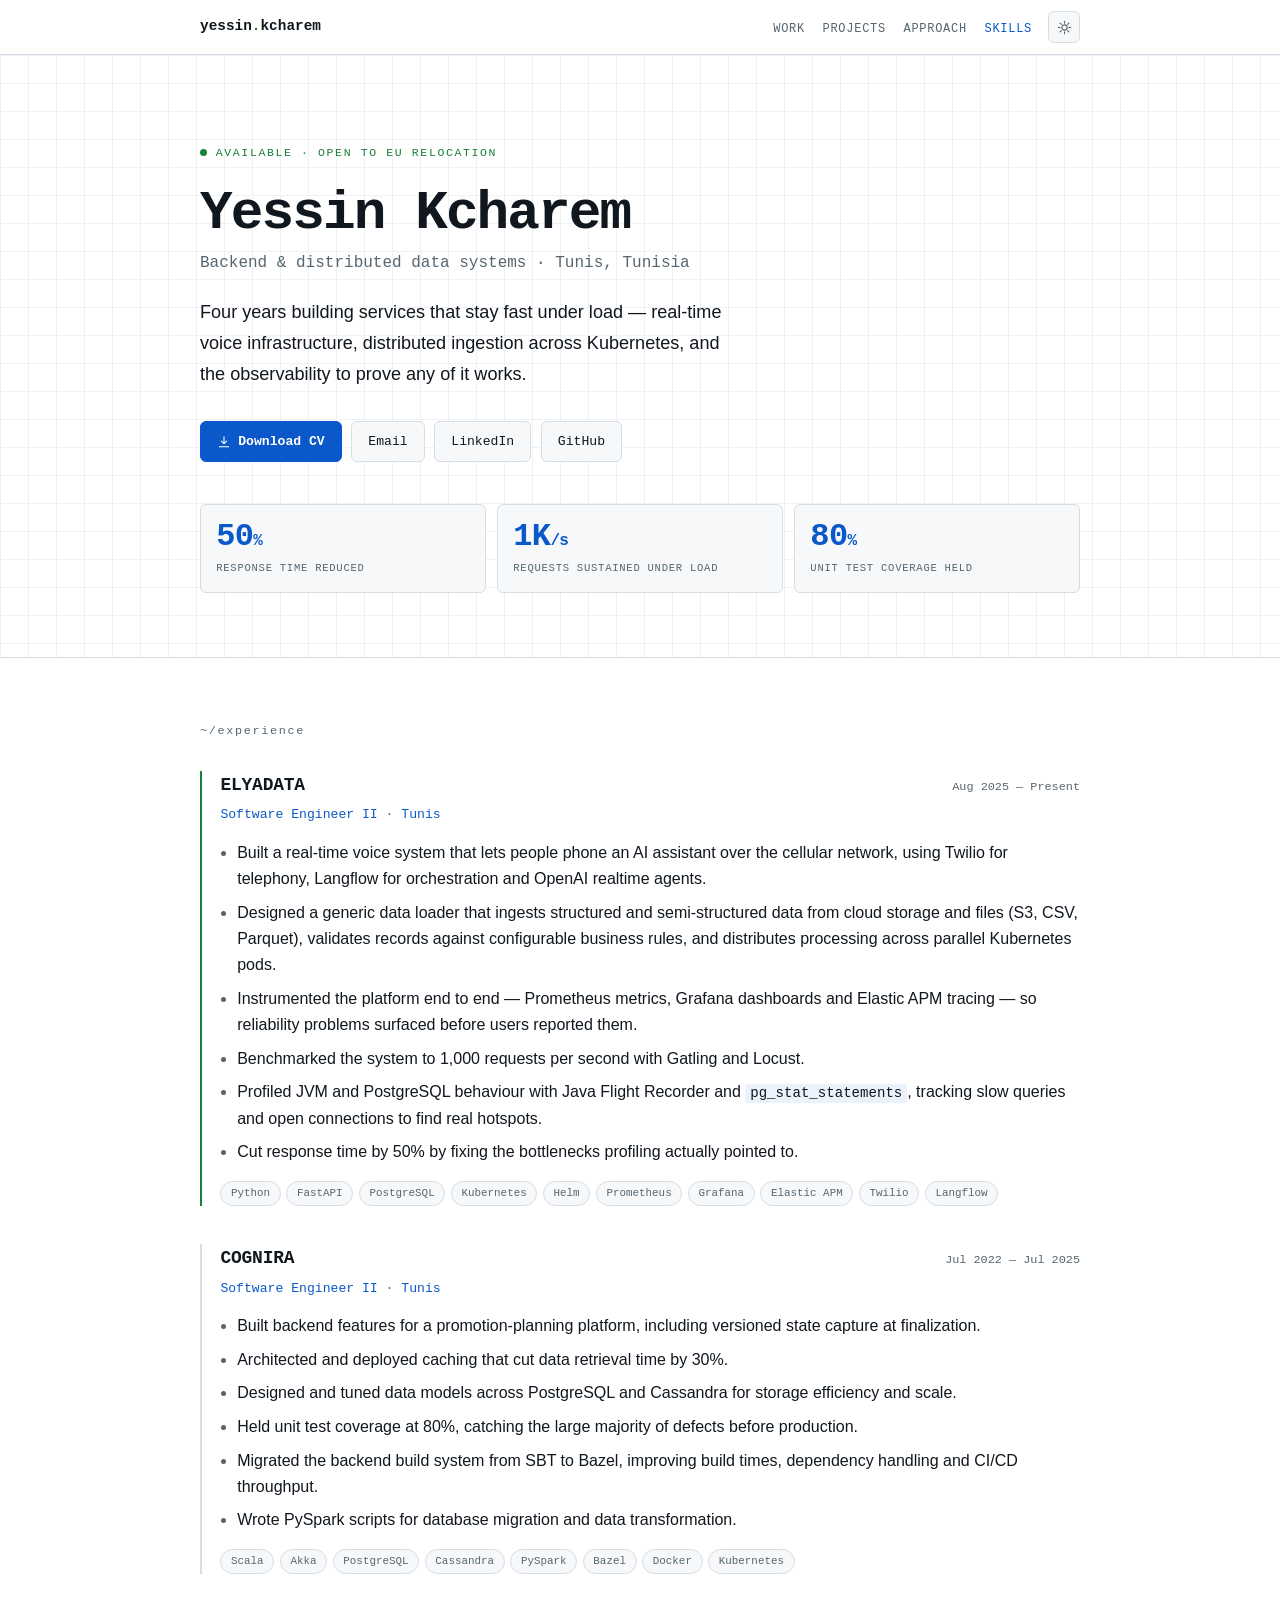
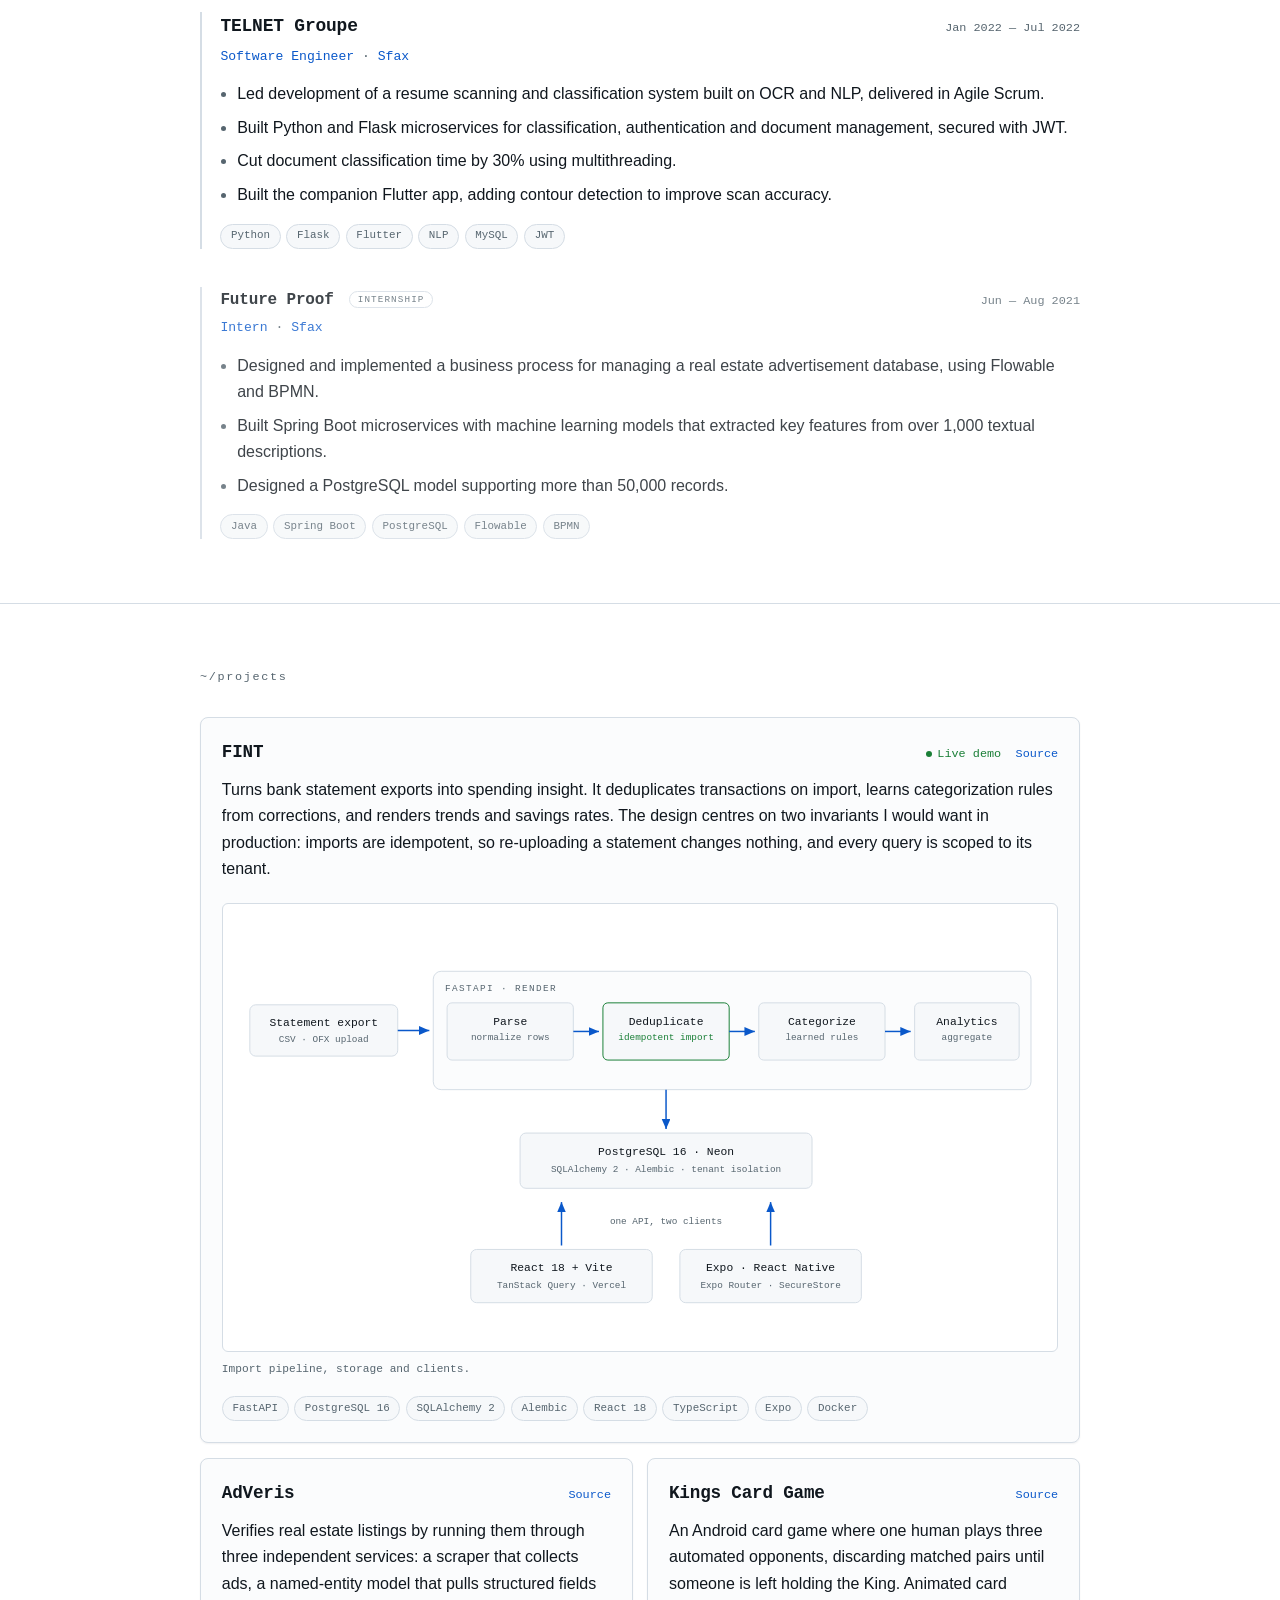
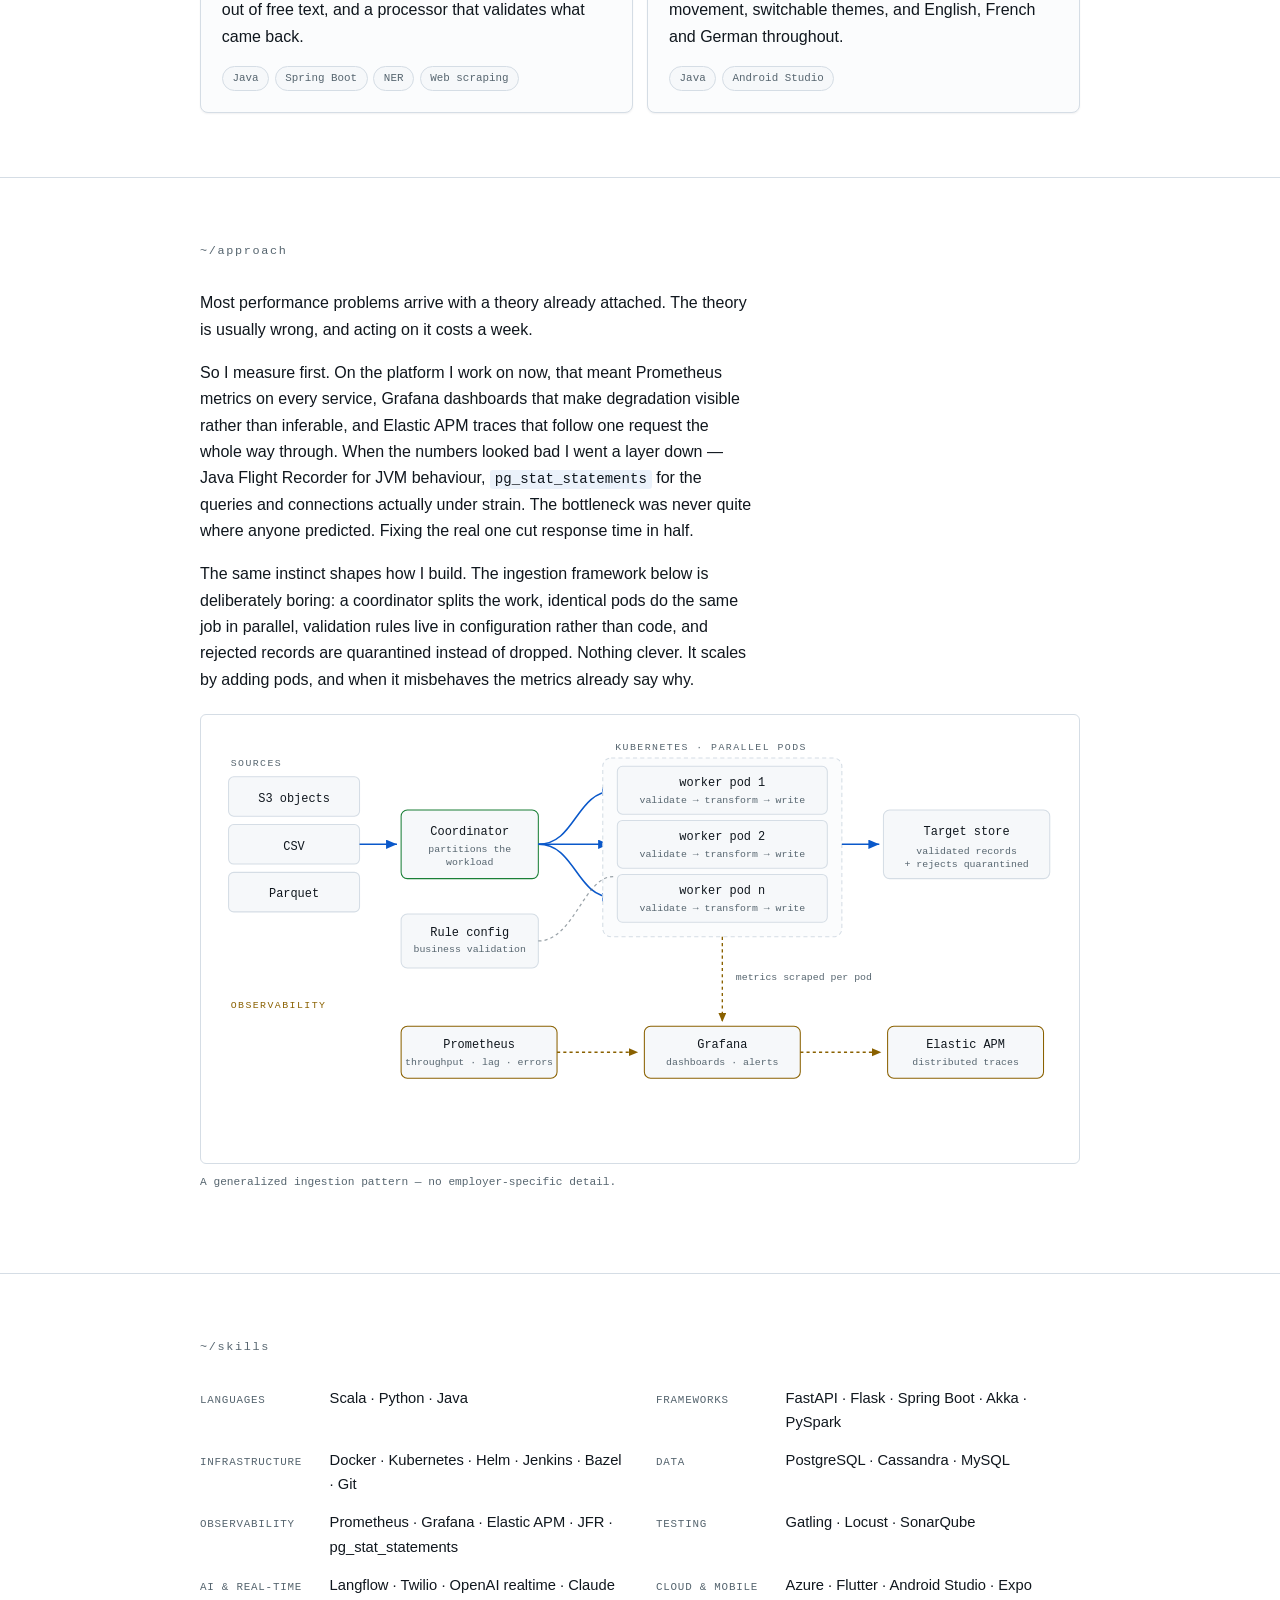
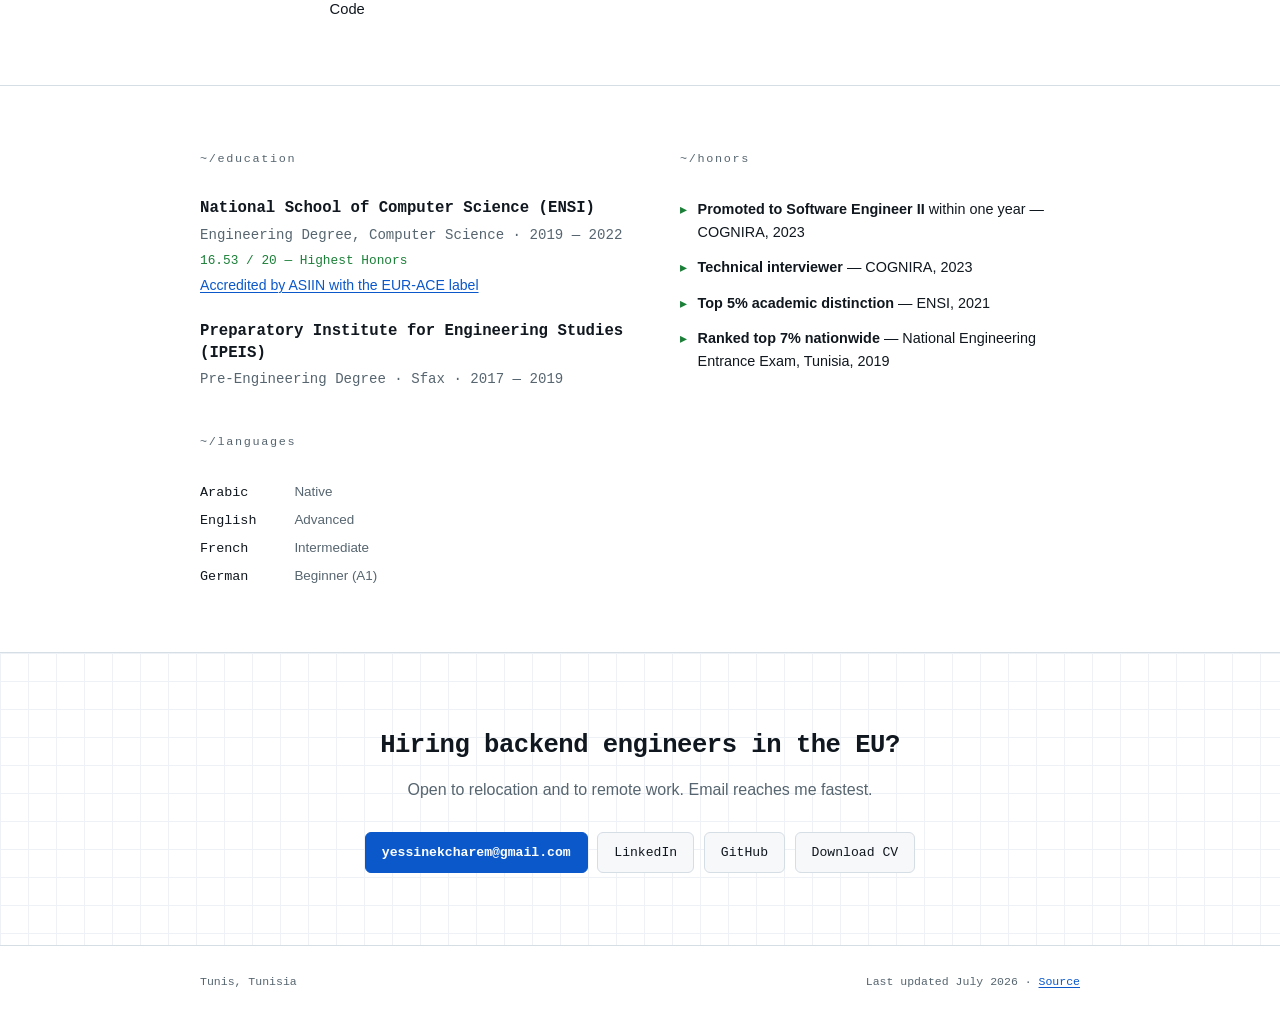
==== index.html @ d0351eca "Build the portfolio site Single static page: sticky nav, hero with availability status and three met" ====
<!DOCTYPE html>
<html lang="en" data-theme="dark">
<head>
<meta charset="utf-8">
<meta name="viewport" content="width=device-width, initial-scale=1">

<title>Yessin Kcharem — Backend &amp; Distributed Data Systems</title>
<meta name="description" content="Software engineer with four years building backend and distributed data systems in Python, Scala and Kubernetes. Based in Tunis, open to relocation within the EU.">
<link rel="canonical" href="https://yessinkcharemensi.github.io/">

<meta property="og:type" content="profile">
<meta property="og:title" content="Yessin Kcharem — Backend &amp; Distributed Data Systems">
<meta property="og:description" content="Four years building services that stay fast under load. Based in Tunis, open to relocation within the EU.">
<meta property="og:url" content="https://yessinkcharemensi.github.io/">
<meta name="twitter:card" content="summary">

<link rel="icon" href="assets/favicon.svg" type="image/svg+xml">
<link rel="stylesheet" href="css/style.css">

<script>
  // Applied before first paint so the correct theme renders immediately.
  (function () {
    try {
      var t = localStorage.getItem('theme');
      if (!t) t = matchMedia('(prefers-color-scheme: light)').matches ? 'light' : 'dark';
      document.documentElement.setAttribute('data-theme', t);
    } catch (e) { /* localStorage unavailable — keep the dark default */ }
  })();
</script>

<script type="application/ld+json">
{
  "@context": "https://schema.org",
  "@type": "Person",
  "name": "Yessin Kcharem",
  "jobTitle": "Software Engineer",
  "email": "mailto:yessinekcharem@gmail.com",
  "url": "https://yessinkcharemensi.github.io/",
  "address": { "@type": "PostalAddress", "addressLocality": "Tunis", "addressCountry": "TN" },
  "alumniOf": { "@type": "CollegeOrUniversity", "name": "National School of Computer Science (ENSI)" },
  "knowsLanguage": ["Arabic", "English", "French", "German"],
  "sameAs": [
    "https://github.com/yessinKcharemEnsi",
    "https://www.linkedin.com/in/yessin-kcharem/"
  ]
}
</script>
</head>

<body>
<a class="skip" href="#main">Skip to content</a>

<header class="nav" id="nav">
  <div class="nav-inner">
    <a class="wordmark" href="#top">yessin<span>.</span>kcharem</a>
    <nav aria-label="Sections">
      <ul class="nav-links">
        <li><a href="#experience">Work</a></li>
        <li><a href="#projects">Projects</a></li>
        <li><a href="#approach">Approach</a></li>
        <li><a href="#skills">Skills</a></li>
      </ul>
    </nav>
    <button id="theme-toggle" class="toggle" type="button" aria-label="Switch to light theme">
      <svg class="icon-moon" viewBox="0 0 24 24" aria-hidden="true"><path d="M20 14.5A8.5 8.5 0 0 1 9.5 4a8.5 8.5 0 1 0 10.5 10.5z"/></svg>
      <svg class="icon-sun" viewBox="0 0 24 24" aria-hidden="true"><circle cx="12" cy="12" r="4.2"/><path d="M12 2v3M12 19v3M2 12h3M19 12h3M4.9 4.9l2.1 2.1M17 17l2.1 2.1M19.1 4.9L17 7M7 17l-2.1 2.1"/></svg>
    </button>
  </div>
</header>

<main id="main">

  <!-- ==================== HERO ==================== -->
  <section class="hero grid-bg" id="top">
    <div class="wrap">
      <p class="status"><span class="dot" aria-hidden="true"></span>Available &middot; open to EU relocation</p>
      <h1>Yessin Kcharem</h1>
      <p class="role">Backend &amp; distributed data systems &middot; Tunis, Tunisia</p>
      <p class="lede">Four years building services that stay fast under load — real-time voice
        infrastructure, distributed ingestion across Kubernetes, and the observability to prove
        any of it works.</p>

      <div class="cta-row">
        <a class="btn btn-primary" href="assets/cv.pdf" download>
          <svg viewBox="0 0 24 24" aria-hidden="true"><path d="M12 3v12M12 15l-4.5-4.5M12 15l4.5-4.5M4 20h16"/></svg>
          Download CV
        </a>
        <a class="btn" href="mailto:yessinekcharem@gmail.com">Email</a>
        <a class="btn" href="https://www.linkedin.com/in/yessin-kcharem/" target="_blank" rel="noopener">LinkedIn</a>
        <a class="btn" href="https://github.com/yessinKcharemEnsi" target="_blank" rel="noopener">GitHub</a>
      </div>

      <dl class="stats">
        <div class="stat">
          <dt>Response time reduced</dt>
          <dd>50<span>%</span></dd>
        </div>
        <div class="stat">
          <dt>Requests sustained under load</dt>
          <dd>1K<span>/s</span></dd>
        </div>
        <div class="stat">
          <dt>Unit test coverage held</dt>
          <dd>80<span>%</span></dd>
        </div>
      </dl>
    </div>
  </section>

  <!-- ==================== EXPERIENCE ==================== -->
  <section class="band" id="experience">
    <div class="wrap">
      <h2 class="path">~/experience</h2>

      <article class="job current">
        <div class="job-head">
          <h3>ELYADATA</h3>
          <span class="when">Aug 2025 — Present</span>
        </div>
        <p class="job-role">Software Engineer II <span class="sep">&middot;</span> Tunis</p>
        <ul class="bullets">
          <li>Built a real-time voice system that lets people phone an AI assistant over the cellular
            network, using Twilio for telephony, Langflow for orchestration and OpenAI realtime agents.</li>
          <li>Designed a generic data loader that ingests structured and semi-structured data from cloud
            storage and files (S3, CSV, Parquet), validates records against configurable business rules,
            and distributes processing across parallel Kubernetes pods.</li>
          <li>Instrumented the platform end to end — Prometheus metrics, Grafana dashboards and Elastic
            APM tracing — so reliability problems surfaced before users reported them.</li>
          <li>Benchmarked the system to 1,000 requests per second with Gatling and Locust.</li>
          <li>Profiled JVM and PostgreSQL behaviour with Java Flight Recorder and
            <code>pg_stat_statements</code>, tracking slow queries and open connections to find real hotspots.</li>
          <li>Cut response time by 50% by fixing the bottlenecks profiling actually pointed to.</li>
        </ul>
        <ul class="tags">
          <li>Python</li><li>FastAPI</li><li>PostgreSQL</li><li>Kubernetes</li><li>Helm</li>
          <li>Prometheus</li><li>Grafana</li><li>Elastic APM</li><li>Twilio</li><li>Langflow</li>
        </ul>
      </article>

      <article class="job">
        <div class="job-head">
          <h3>COGNIRA</h3>
          <span class="when">Jul 2022 — Jul 2025</span>
        </div>
        <p class="job-role">Software Engineer II <span class="sep">&middot;</span> Tunis</p>
        <ul class="bullets">
          <li>Built backend features for a promotion-planning platform, including versioned state capture
            at finalization.</li>
          <li>Architected and deployed caching that cut data retrieval time by 30%.</li>
          <li>Designed and tuned data models across PostgreSQL and Cassandra for storage efficiency and
            scale.</li>
          <li>Held unit test coverage at 80%, catching the large majority of defects before production.</li>
          <li>Migrated the backend build system from SBT to Bazel, improving build times, dependency
            handling and CI/CD throughput.</li>
          <li>Wrote PySpark scripts for database migration and data transformation.</li>
        </ul>
        <ul class="tags">
          <li>Scala</li><li>Akka</li><li>PostgreSQL</li><li>Cassandra</li><li>PySpark</li>
          <li>Bazel</li><li>Docker</li><li>Kubernetes</li>
        </ul>
      </article>

      <article class="job">
        <div class="job-head">
          <h3>TELNET Groupe</h3>
          <span class="when">Jan 2022 — Jul 2022</span>
        </div>
        <p class="job-role">Software Engineer <span class="sep">&middot;</span> Sfax</p>
        <ul class="bullets">
          <li>Led development of a resume scanning and classification system built on OCR and NLP,
            delivered in Agile Scrum.</li>
          <li>Built Python and Flask microservices for classification, authentication and document
            management, secured with JWT.</li>
          <li>Cut document classification time by 30% using multithreading.</li>
          <li>Built the companion Flutter app, adding contour detection to improve scan accuracy.</li>
        </ul>
        <ul class="tags">
          <li>Python</li><li>Flask</li><li>Flutter</li><li>NLP</li><li>MySQL</li><li>JWT</li>
        </ul>
      </article>

      <article class="job intern">
        <div class="job-head">
          <h3>Future Proof <span class="badge">Internship</span></h3>
          <span class="when">Jun — Aug 2021</span>
        </div>
        <p class="job-role">Intern <span class="sep">&middot;</span> Sfax</p>
        <ul class="bullets">
          <li>Designed and implemented a business process for managing a real estate advertisement
            database, using Flowable and BPMN.</li>
          <li>Built Spring Boot microservices with machine learning models that extracted key features
            from over 1,000 textual descriptions.</li>
          <li>Designed a PostgreSQL model supporting more than 50,000 records.</li>
        </ul>
        <ul class="tags">
          <li>Java</li><li>Spring Boot</li><li>PostgreSQL</li><li>Flowable</li><li>BPMN</li>
        </ul>
      </article>
    </div>
  </section>

  <!-- ==================== PROJECTS ==================== -->
  <section class="band" id="projects">
    <div class="wrap">
      <h2 class="path">~/projects</h2>

      <article class="card feature">
        <div class="card-head">
          <h3>FINT</h3>
          <div class="links">
            <a href="https://financial-app-fin6.vercel.app" target="_blank" rel="noopener" class="live">
              <span class="dot" aria-hidden="true"></span>Live demo
            </a>
            <a href="https://github.com/yessinKcharemEnsi/financial-app" target="_blank" rel="noopener">Source</a>
          </div>
        </div>
        <p>Turns bank statement exports into spending insight. It deduplicates transactions on import,
          learns categorization rules from corrections, and renders trends and savings rates. The design
          centres on two invariants I would want in production: imports are idempotent, so re-uploading
          a statement changes nothing, and every query is scoped to its tenant.</p>

        <figure class="diagram">
          <div class="diagram-scroll">
            <svg viewBox="0 0 820 420" role="img" aria-labelledby="d1t d1d">
              <title id="d1t">FINT system architecture</title>
              <desc id="d1d">A bank statement export is parsed, deduplicated for idempotent import,
                categorized by learned rules, then aggregated for analytics by a FastAPI service on
                Render. It persists to PostgreSQL 16 on Neon, which serves a React web client on Vercel
                and an Expo React Native mobile client.</desc>
              <defs>
                <marker id="ar" markerWidth="9" markerHeight="9" refX="7" refY="3" orient="auto">
                  <path d="M0,0 L0,6 L7,3 z" fill="var(--accent)"/>
                </marker>
              </defs>

              <rect x="14" y="86" width="150" height="52" rx="6" class="dg-box"/>
              <text x="89" y="107" class="dg-t" text-anchor="middle">Statement export</text>
              <text x="89" y="124" class="dg-s" text-anchor="middle">CSV · OFX upload</text>
              <line x1="164" y1="112" x2="196" y2="112" class="dg-line" marker-end="url(#ar)"/>

              <rect x="200" y="52" width="606" height="120" rx="8" class="dg-band"/>
              <text x="212" y="72" class="dg-lbl">FASTAPI · RENDER</text>

              <rect x="214" y="84" width="128" height="58" rx="5" class="dg-box"/>
              <text x="278" y="106" class="dg-t" text-anchor="middle">Parse</text>
              <text x="278" y="122" class="dg-s" text-anchor="middle">normalize rows</text>
              <line x1="342" y1="113" x2="368" y2="113" class="dg-line" marker-end="url(#ar)"/>

              <rect x="372" y="84" width="128" height="58" rx="5" class="dg-box dg-hi"/>
              <text x="436" y="106" class="dg-t" text-anchor="middle">Deduplicate</text>
              <text x="436" y="122" class="dg-ok" text-anchor="middle">idempotent import</text>
              <line x1="500" y1="113" x2="526" y2="113" class="dg-line" marker-end="url(#ar)"/>

              <rect x="530" y="84" width="128" height="58" rx="5" class="dg-box"/>
              <text x="594" y="106" class="dg-t" text-anchor="middle">Categorize</text>
              <text x="594" y="122" class="dg-s" text-anchor="middle">learned rules</text>
              <line x1="658" y1="113" x2="684" y2="113" class="dg-line" marker-end="url(#ar)"/>

              <rect x="688" y="84" width="106" height="58" rx="5" class="dg-box"/>
              <text x="741" y="106" class="dg-t" text-anchor="middle">Analytics</text>
              <text x="741" y="122" class="dg-s" text-anchor="middle">aggregate</text>

              <line x1="436" y1="172" x2="436" y2="212" class="dg-line" marker-end="url(#ar)"/>
              <rect x="288" y="216" width="296" height="56" rx="6" class="dg-box"/>
              <text x="436" y="238" class="dg-t" text-anchor="middle">PostgreSQL 16 · Neon</text>
              <text x="436" y="256" class="dg-s" text-anchor="middle">SQLAlchemy 2 · Alembic · tenant isolation</text>

              <line x1="330" y1="330" x2="330" y2="286" class="dg-line" marker-end="url(#ar)"/>
              <line x1="542" y1="330" x2="542" y2="286" class="dg-line" marker-end="url(#ar)"/>
              <text x="436" y="308" class="dg-s" text-anchor="middle">one API, two clients</text>

              <rect x="238" y="334" width="184" height="54" rx="6" class="dg-box"/>
              <text x="330" y="356" class="dg-t" text-anchor="middle">React 18 + Vite</text>
              <text x="330" y="373" class="dg-s" text-anchor="middle">TanStack Query · Vercel</text>

              <rect x="450" y="334" width="184" height="54" rx="6" class="dg-box"/>
              <text x="542" y="356" class="dg-t" text-anchor="middle">Expo · React Native</text>
              <text x="542" y="373" class="dg-s" text-anchor="middle">Expo Router · SecureStore</text>
            </svg>
          </div>
          <figcaption>Import pipeline, storage and clients.</figcaption>
        </figure>

        <ul class="tags">
          <li>FastAPI</li><li>PostgreSQL 16</li><li>SQLAlchemy 2</li><li>Alembic</li>
          <li>React 18</li><li>TypeScript</li><li>Expo</li><li>Docker</li>
        </ul>
      </article>

      <div class="card-pair">
        <article class="card">
          <div class="card-head">
            <h3>AdVeris</h3>
            <div class="links">
              <a href="https://github.com/yessinKcharemEnsi/AdVeris" target="_blank" rel="noopener">Source</a>
            </div>
          </div>
          <p>Verifies real estate listings by running them through three independent services: a scraper
            that collects ads, a named-entity model that pulls structured fields out of free text, and a
            processor that validates what came back.</p>
          <ul class="tags"><li>Java</li><li>Spring Boot</li><li>NER</li><li>Web scraping</li></ul>
        </article>

        <article class="card">
          <div class="card-head">
            <h3>Kings Card Game</h3>
            <div class="links">
              <a href="https://github.com/yessinKcharemEnsi/KingsCardGame" target="_blank" rel="noopener">Source</a>
            </div>
          </div>
          <p>An Android card game where one human plays three automated opponents, discarding matched
            pairs until someone is left holding the King. Animated card movement, switchable themes, and
            English, French and German throughout.</p>
          <ul class="tags"><li>Java</li><li>Android Studio</li></ul>
        </article>
      </div>
    </div>
  </section>

  <!-- ==================== APPROACH ==================== -->
  <section class="band" id="approach">
    <div class="wrap">
      <h2 class="path">~/approach</h2>

      <div class="prose">
        <p>Most performance problems arrive with a theory already attached. The theory is usually
          wrong, and acting on it costs a week.</p>
        <p>So I measure first. On the platform I work on now, that meant Prometheus metrics on every
          service, Grafana dashboards that make degradation visible rather than inferable, and Elastic
          APM traces that follow one request the whole way through. When the numbers looked bad I went
          a layer down — Java Flight Recorder for JVM behaviour,
          <code>pg_stat_statements</code> for the queries and connections actually under strain. The
          bottleneck was never quite where anyone predicted. Fixing the real one cut response time in
          half.</p>
        <p>The same instinct shapes how I build. The ingestion framework below is deliberately boring:
          a coordinator splits the work, identical pods do the same job in parallel, validation rules
          live in configuration rather than code, and rejected records are quarantined instead of
          dropped. Nothing clever. It scales by adding pods, and when it misbehaves the metrics already
          say why.</p>
      </div>

      <figure class="diagram">
        <div class="diagram-scroll">
          <svg viewBox="0 0 820 400" role="img" aria-labelledby="d2t d2d">
            <title id="d2t">Distributed ingestion pattern</title>
            <desc id="d2d">Data from S3 objects, CSV and Parquet files reaches a coordinator that
              partitions the workload across parallel worker pods on Kubernetes. Each pod validates,
              transforms and writes records against configurable rules, sending valid records to a
              target store and quarantining rejects. Prometheus scrapes per-pod metrics, feeding Grafana
              dashboards and Elastic APM traces.</desc>
            <defs>
              <marker id="ar2" markerWidth="9" markerHeight="9" refX="7" refY="3" orient="auto">
                <path d="M0,0 L0,6 L7,3 z" fill="var(--accent)"/>
              </marker>
              <marker id="ar3" markerWidth="9" markerHeight="9" refX="7" refY="3" orient="auto">
                <path d="M0,0 L0,6 L7,3 z" fill="var(--warn)"/>
              </marker>
            </defs>

            <text x="16" y="34" class="dg-lbl">SOURCES</text>
            <rect x="14" y="44" width="126" height="38" rx="5" class="dg-box"/>
            <text x="77" y="68" class="dg-t" text-anchor="middle">S3 objects</text>
            <rect x="14" y="90" width="126" height="38" rx="5" class="dg-box"/>
            <text x="77" y="114" class="dg-t" text-anchor="middle">CSV</text>
            <rect x="14" y="136" width="126" height="38" rx="5" class="dg-box"/>
            <text x="77" y="160" class="dg-t" text-anchor="middle">Parquet</text>
            <line x1="140" y1="109" x2="176" y2="109" class="dg-line" marker-end="url(#ar2)"/>

            <rect x="180" y="76" width="132" height="66" rx="6" class="dg-box dg-hi"/>
            <text x="246" y="100" class="dg-t" text-anchor="middle">Coordinator</text>
            <text x="246" y="116" class="dg-s" text-anchor="middle">partitions the</text>
            <text x="246" y="129" class="dg-s" text-anchor="middle">workload</text>

            <path d="M312,109 C348,109 348,58 384,58" class="dg-line" fill="none" marker-end="url(#ar2)"/>
            <line x1="312" y1="109" x2="380" y2="109" class="dg-line" marker-end="url(#ar2)"/>
            <path d="M312,109 C348,109 348,160 384,160" class="dg-line" fill="none" marker-end="url(#ar2)"/>

            <rect x="374" y="26" width="230" height="172" rx="8" class="dg-band dg-dash"/>
            <text x="386" y="18" class="dg-lbl">KUBERNETES · PARALLEL PODS</text>

            <rect x="388" y="34" width="202" height="46" rx="5" class="dg-box"/>
            <text x="489" y="53" class="dg-t" text-anchor="middle">worker pod 1</text>
            <text x="489" y="69" class="dg-s" text-anchor="middle">validate → transform → write</text>
            <rect x="388" y="86" width="202" height="46" rx="5" class="dg-box"/>
            <text x="489" y="105" class="dg-t" text-anchor="middle">worker pod 2</text>
            <text x="489" y="121" class="dg-s" text-anchor="middle">validate → transform → write</text>
            <rect x="388" y="138" width="202" height="46" rx="5" class="dg-box"/>
            <text x="489" y="157" class="dg-t" text-anchor="middle">worker pod n</text>
            <text x="489" y="173" class="dg-s" text-anchor="middle">validate → transform → write</text>

            <rect x="180" y="176" width="132" height="52" rx="6" class="dg-box"/>
            <text x="246" y="197" class="dg-t" text-anchor="middle">Rule config</text>
            <text x="246" y="213" class="dg-s" text-anchor="middle">business validation</text>
            <path d="M312,202 C346,202 356,140 384,140" class="dg-hint" fill="none"/>

            <line x1="604" y1="109" x2="640" y2="109" class="dg-line" marker-end="url(#ar2)"/>
            <rect x="644" y="76" width="160" height="66" rx="6" class="dg-box"/>
            <text x="724" y="100" class="dg-t" text-anchor="middle">Target store</text>
            <text x="724" y="118" class="dg-s" text-anchor="middle">validated records</text>
            <text x="724" y="131" class="dg-s" text-anchor="middle">+ rejects quarantined</text>

            <text x="16" y="266" class="dg-lbl dg-warn">OBSERVABILITY</text>
            <line x1="489" y1="198" x2="489" y2="280" class="dg-wline" marker-end="url(#ar3)"/>
            <text x="502" y="240" class="dg-s">metrics scraped per pod</text>

            <rect x="180" y="284" width="150" height="50" rx="6" class="dg-box dg-hw"/>
            <text x="255" y="305" class="dg-t" text-anchor="middle">Prometheus</text>
            <text x="255" y="321" class="dg-s" text-anchor="middle">throughput · lag · errors</text>
            <rect x="414" y="284" width="150" height="50" rx="6" class="dg-box dg-hw"/>
            <text x="489" y="305" class="dg-t" text-anchor="middle">Grafana</text>
            <text x="489" y="321" class="dg-s" text-anchor="middle">dashboards · alerts</text>
            <rect x="648" y="284" width="150" height="50" rx="6" class="dg-box dg-hw"/>
            <text x="723" y="305" class="dg-t" text-anchor="middle">Elastic APM</text>
            <text x="723" y="321" class="dg-s" text-anchor="middle">distributed traces</text>

            <line x1="330" y1="309" x2="408" y2="309" class="dg-wline" marker-end="url(#ar3)"/>
            <line x1="564" y1="309" x2="642" y2="309" class="dg-wline" marker-end="url(#ar3)"/>
          </svg>
        </div>
        <figcaption>A generalized ingestion pattern — no employer-specific detail.</figcaption>
      </figure>
    </div>
  </section>

  <!-- ==================== SKILLS ==================== -->
  <section class="band" id="skills">
    <div class="wrap">
      <h2 class="path">~/skills</h2>
      <dl class="skills">
        <div><dt>Languages</dt><dd>Scala &middot; Python &middot; Java</dd></div>
        <div><dt>Frameworks</dt><dd>FastAPI &middot; Flask &middot; Spring Boot &middot; Akka &middot; PySpark</dd></div>
        <div><dt>Infrastructure</dt><dd>Docker &middot; Kubernetes &middot; Helm &middot; Jenkins &middot; Bazel &middot; Git</dd></div>
        <div><dt>Data</dt><dd>PostgreSQL &middot; Cassandra &middot; MySQL</dd></div>
        <div><dt>Observability</dt><dd>Prometheus &middot; Grafana &middot; Elastic APM &middot; JFR &middot; pg_stat_statements</dd></div>
        <div><dt>Testing</dt><dd>Gatling &middot; Locust &middot; SonarQube</dd></div>
        <div><dt>AI &amp; real-time</dt><dd>Langflow &middot; Twilio &middot; OpenAI realtime &middot; Claude Code</dd></div>
        <div><dt>Cloud &amp; mobile</dt><dd>Azure &middot; Flutter &middot; Android Studio &middot; Expo</dd></div>
      </dl>
    </div>
  </section>

  <!-- ==================== EDUCATION / HONORS / LANGUAGES ==================== -->
  <section class="band" id="about">
    <div class="wrap cols">
      <div>
        <h2 class="path">~/education</h2>
        <div class="edu">
          <h3>National School of Computer Science (ENSI)</h3>
          <p class="when">Engineering Degree, Computer Science &middot; 2019 — 2022</p>
          <p class="grade">16.53 / 20 — Highest Honors</p>
          <p><a href="https://eurace.enaee.eu/node/76612" target="_blank" rel="noopener">Accredited by ASIIN with the EUR-ACE label</a></p>
        </div>
        <div class="edu">
          <h3>Preparatory Institute for Engineering Studies (IPEIS)</h3>
          <p class="when">Pre-Engineering Degree &middot; Sfax &middot; 2017 — 2019</p>
        </div>

        <h2 class="path spaced">~/languages</h2>
        <dl class="langs">
          <div><dt>Arabic</dt><dd>Native</dd></div>
          <div><dt>English</dt><dd>Advanced</dd></div>
          <div><dt>French</dt><dd>Intermediate</dd></div>
          <div><dt>German</dt><dd>Beginner (A1)</dd></div>
        </dl>
      </div>

      <div>
        <h2 class="path">~/honors</h2>
        <ul class="honors">
          <li><strong>Promoted to Software Engineer II</strong> within one year — COGNIRA, 2023</li>
          <li><strong>Technical interviewer</strong> — COGNIRA, 2023</li>
          <li><strong>Top 5% academic distinction</strong> — ENSI, 2021</li>
          <li><strong>Ranked top 7% nationwide</strong> — National Engineering Entrance Exam, Tunisia, 2019</li>
        </ul>
      </div>
    </div>
  </section>

  <!-- ==================== CONTACT ==================== -->
  <section class="contact grid-bg" id="contact">
    <div class="wrap">
      <h2>Hiring backend engineers in the EU?</h2>
      <p>Open to relocation and to remote work. Email reaches me fastest.</p>
      <div class="cta-row center">
        <a class="btn btn-primary" href="mailto:yessinekcharem@gmail.com">yessinekcharem@gmail.com</a>
        <a class="btn" href="https://www.linkedin.com/in/yessin-kcharem/" target="_blank" rel="noopener">LinkedIn</a>
        <a class="btn" href="https://github.com/yessinKcharemEnsi" target="_blank" rel="noopener">GitHub</a>
        <a class="btn" href="assets/cv.pdf" download>Download CV</a>
      </div>
    </div>
  </section>
</main>

<footer class="foot">
  <div class="wrap">
    <p>Tunis, Tunisia</p>
    <p>Last updated <time datetime="2026-07-25">July 2026</time> &middot;
       <a href="https://github.com/yessinKcharemEnsi/yessinKcharemEnsi.github.io" target="_blank" rel="noopener">Source</a></p>
  </div>
</footer>

<script src="js/main.js"></script>
</body>
</html>
---- css/style.css ----
/* ============================================================
   Yessin Kcharem — portfolio
   Structure speaks in monospace, prose speaks in sans.
   Every colour comes from a token so the light theme is a swap.
   ============================================================ */

:root {
  --mono: ui-monospace, "Cascadia Code", "SF Mono", "Segoe UI Mono", Consolas, "Liberation Mono", monospace;
  --sans: -apple-system, BlinkMacSystemFont, "Segoe UI", Roboto, "Helvetica Neue", Arial, sans-serif;

  --wrap: 60rem;
  --pad: clamp(1.25rem, 4vw, 2.5rem);
  --radius: 6px;

  --bg: #0b0f14;
  --surface: #121a23;
  --surface-2: #0f151d;
  --border: #223040;
  --text: #dde6ef;
  --text-dim: #8496a6;
  --accent: #58a6ff;
  --accent-soft: rgba(88, 166, 255, .12);
  --ok: #3fb950;
  --warn: #d29922;
  --grid: #131c26;
  --shadow: 0 1px 2px rgba(0, 0, 0, .4);
}

[data-theme="light"] {
  --bg: #ffffff;
  --surface: #f6f8fa;
  --surface-2: #fbfcfd;
  --border: #d5dde5;
  --text: #10171e;
  --text-dim: #56656f;
  --accent: #0a58ca;
  --accent-soft: rgba(10, 88, 202, .08);
  --ok: #1a7f37;
  --warn: #8a6100;
  --grid: #eef2f6;
  --shadow: 0 1px 2px rgba(16, 23, 30, .06);
}

*, *::before, *::after { box-sizing: border-box; }

html { scroll-behavior: smooth; scroll-padding-top: 4.5rem; }

body {
  margin: 0;
  background: var(--bg);
  color: var(--text);
  font-family: var(--sans);
  font-size: 16px;
  line-height: 1.65;
  -webkit-font-smoothing: antialiased;
}

a { color: var(--accent); text-decoration-thickness: 1px; text-underline-offset: 2px; }
a:hover { text-decoration-thickness: 2px; }

code {
  font-family: var(--mono);
  font-size: .88em;
  background: var(--accent-soft);
  padding: .1em .35em;
  border-radius: 3px;
}

:focus-visible {
  outline: 2px solid var(--accent);
  outline-offset: 2px;
  border-radius: 3px;
}

.skip {
  position: absolute;
  left: -9999px;
  top: 0;
  background: var(--accent);
  color: var(--bg);
  padding: .6rem 1rem;
  z-index: 100;
  font-family: var(--mono);
  font-size: .85rem;
}
.skip:focus { left: 0; }

.wrap {
  max-width: var(--wrap);
  margin-inline: auto;
  padding-inline: var(--pad);
}

.grid-bg {
  background-image:
    linear-gradient(var(--grid) 1px, transparent 1px),
    linear-gradient(90deg, var(--grid) 1px, transparent 1px);
  background-size: 28px 28px;
}

/* ---------------- nav ---------------- */

/* Opaque rather than blurred. A backdrop-filter on a sticky bar re-filters the
   region behind it on every scroll frame, which is a large cost for an effect
   almost nobody notices. */
.nav {
  position: sticky;
  top: 0;
  z-index: 50;
  background: var(--bg);
  border-bottom: 1px solid var(--border);
}

.nav-inner {
  max-width: var(--wrap);
  margin-inline: auto;
  padding: .7rem var(--pad);
  display: flex;
  align-items: center;
  gap: 1rem;
}

.wordmark {
  font-family: var(--mono);
  font-size: .9rem;
  font-weight: 600;
  color: var(--text);
  text-decoration: none;
  margin-right: auto;
}
.wordmark span { color: var(--ok); }

.nav-links {
  display: flex;
  gap: 1.1rem;
  list-style: none;
  margin: 0;
  padding: 0;
}
.nav-links a {
  font-family: var(--mono);
  font-size: .75rem;
  letter-spacing: .06em;
  text-transform: uppercase;
  color: var(--text-dim);
  text-decoration: none;
}
.nav-links a:hover { color: var(--text); }
.nav-links a[aria-current="true"] { color: var(--accent); }

.toggle {
  display: grid;
  place-items: center;
  width: 2rem;
  height: 2rem;
  padding: 0;
  border: 1px solid var(--border);
  border-radius: var(--radius);
  background: var(--surface);
  color: var(--text-dim);
  cursor: pointer;
}
.toggle:hover { color: var(--text); border-color: var(--text-dim); }
.toggle svg { width: 15px; height: 15px; fill: none; stroke: currentColor; stroke-width: 1.7; stroke-linecap: round; }
.toggle .icon-sun { display: none; }
[data-theme="light"] .toggle .icon-sun { display: block; }
[data-theme="light"] .toggle .icon-moon { display: none; }

/* ---------------- hero ---------------- */

.hero { padding: clamp(3rem, 9vw, 5.5rem) 0 clamp(2.5rem, 6vw, 4rem); }

.status {
  font-family: var(--mono);
  font-size: .72rem;
  letter-spacing: .14em;
  text-transform: uppercase;
  color: var(--ok);
  margin: 0 0 1.4rem;
  display: flex;
  align-items: center;
  gap: .55rem;
}

.dot {
  width: 7px;
  height: 7px;
  border-radius: 50%;
  background: var(--ok);
  flex-shrink: 0;
  animation: pulse 2.6s ease-in-out infinite;
  will-change: opacity;
}

/* Opacity only. Animating box-shadow repaints the element every frame; opacity
   is composited on the GPU and costs nothing. */
@keyframes pulse {
  0%, 100% { opacity: 1; }
  50%      { opacity: .45; }
}

.hero h1 {
  font-family: var(--mono);
  font-size: clamp(2.1rem, 7vw, 3.4rem);
  font-weight: 600;
  letter-spacing: -.035em;
  line-height: 1.05;
  margin: 0 0 .5rem;
}

.role {
  font-family: var(--mono);
  font-size: clamp(.85rem, 2.4vw, 1rem);
  color: var(--text-dim);
  margin: 0 0 1.3rem;
}

.lede {
  font-size: clamp(1rem, 2.6vw, 1.13rem);
  line-height: 1.7;
  max-width: 54ch;
  margin: 0 0 2rem;
}

.cta-row { display: flex; flex-wrap: wrap; gap: .6rem; margin-bottom: 2.6rem; }
.cta-row.center { justify-content: center; margin-bottom: 0; }

.btn {
  display: inline-flex;
  align-items: center;
  gap: .45rem;
  font-family: var(--mono);
  font-size: .82rem;
  padding: .55rem 1rem;
  border: 1px solid var(--border);
  border-radius: var(--radius);
  background: var(--surface);
  color: var(--text);
  text-decoration: none;
  transition: border-color .15s, background .15s;
}
.btn:hover { border-color: var(--accent); background: var(--accent-soft); }
.btn svg { width: 14px; height: 14px; fill: none; stroke: currentColor; stroke-width: 1.8; stroke-linecap: round; stroke-linejoin: round; }

.btn-primary {
  background: var(--accent);
  border-color: var(--accent);
  color: var(--bg);
  font-weight: 600;
}
.btn-primary:hover { background: var(--accent); filter: brightness(1.1); }

.stats {
  display: grid;
  grid-template-columns: repeat(3, 1fr);
  gap: .7rem;
  margin: 0;
}
.stat {
  background: var(--surface);
  border: 1px solid var(--border);
  border-radius: var(--radius);
  padding: 1rem .95rem;
}
.stat dd {
  font-family: var(--mono);
  font-size: clamp(1.5rem, 5vw, 2rem);
  font-weight: 600;
  color: var(--accent);
  line-height: 1;
  margin: 0 0 .5rem;
  letter-spacing: -.02em;
}
.stat dd span { font-size: .5em; }
.stat dt {
  font-family: var(--mono);
  font-size: .66rem;
  letter-spacing: .07em;
  text-transform: uppercase;
  color: var(--text-dim);
  line-height: 1.45;
  order: 2;
}
.stat { display: flex; flex-direction: column; }

/* ---------------- bands ---------------- */

.band { padding: clamp(2.5rem, 7vw, 4rem) 0; border-top: 1px solid var(--border); }

.path {
  font-family: var(--mono);
  font-size: .74rem;
  font-weight: 400;
  letter-spacing: .14em;
  color: var(--text-dim);
  margin: 0 0 1.8rem;
}
.path.spaced { margin-top: 2.6rem; }

/* ---------------- experience ---------------- */

.job {
  border-left: 2px solid var(--border);
  padding-left: 1.15rem;
  margin-bottom: 2.4rem;
}
.job:last-child { margin-bottom: 0; }
.job.current { border-left-color: var(--ok); }
.job.intern { opacity: .8; }

.job-head {
  display: flex;
  flex-wrap: wrap;
  align-items: baseline;
  justify-content: space-between;
  gap: .4rem 1rem;
}
.job-head h3 {
  font-family: var(--mono);
  font-size: 1.12rem;
  font-weight: 600;
  letter-spacing: -.01em;
  margin: 0;
}
.job.intern .job-head h3 { font-size: 1rem; }

.badge {
  font-family: var(--mono);
  font-size: .58rem;
  letter-spacing: .12em;
  text-transform: uppercase;
  color: var(--text-dim);
  border: 1px solid var(--border);
  border-radius: 20px;
  padding: .12rem .5rem;
  vertical-align: middle;
  margin-left: .35rem;
  font-weight: 400;
}

.when {
  font-family: var(--mono);
  font-size: .74rem;
  color: var(--text-dim);
  white-space: nowrap;
}

.job-role {
  font-family: var(--mono);
  font-size: .82rem;
  color: var(--accent);
  margin: .25rem 0 .85rem;
}
.job-role .sep { color: var(--text-dim); }

.bullets { margin: 0 0 .95rem; padding-left: 1.05rem; }
.bullets li { margin-bottom: .45rem; }
.bullets li::marker { color: var(--text-dim); }

.tags { display: flex; flex-wrap: wrap; gap: .35rem; list-style: none; margin: 0; padding: 0; }
.tags li {
  font-family: var(--mono);
  font-size: .68rem;
  color: var(--text-dim);
  background: var(--surface);
  border: 1px solid var(--border);
  border-radius: 20px;
  padding: .16rem .6rem;
}

/* ---------------- projects ---------------- */

.card {
  background: var(--surface-2);
  border: 1px solid var(--border);
  border-radius: 8px;
  padding: 1.3rem;
  box-shadow: var(--shadow);
}
.card.feature { margin-bottom: .9rem; }

.card-head {
  display: flex;
  flex-wrap: wrap;
  align-items: baseline;
  justify-content: space-between;
  gap: .4rem .9rem;
  margin-bottom: .6rem;
}
.card-head h3 {
  font-family: var(--mono);
  font-size: 1.1rem;
  font-weight: 600;
  letter-spacing: -.01em;
  margin: 0;
}

.links { display: flex; gap: .9rem; }
.links a { font-family: var(--mono); font-size: .74rem; text-decoration: none; }
.links a:hover { text-decoration: underline; }
.links .live { color: var(--ok); display: inline-flex; align-items: center; gap: .35rem; }
.links .live .dot { width: 6px; height: 6px; }

.card p { margin: 0 0 1rem; }
.card .tags { margin-top: .2rem; }

.card-pair { display: grid; grid-template-columns: 1fr 1fr; gap: .9rem; }

/* ---------------- diagrams ---------------- */

.diagram { margin: 1.3rem 0 1.1rem; }
.diagram-scroll {
  overflow-x: auto;
  border: 1px solid var(--border);
  border-radius: var(--radius);
  background: var(--bg);
  padding: 1rem .8rem;
}
.diagram svg { display: block; width: 100%; min-width: 34rem; height: auto; }
.diagram figcaption {
  font-family: var(--mono);
  font-size: .7rem;
  color: var(--text-dim);
  margin-top: .55rem;
}

.dg-box { fill: var(--surface); stroke: var(--border); }
.dg-band { fill: var(--surface-2); stroke: var(--border); }
.dg-dash { stroke-dasharray: 4 3; }
.dg-hi { stroke: var(--ok); }
.dg-hw { stroke: var(--warn); }
.dg-t { fill: var(--text); font-family: var(--mono); font-size: 11.5px; }
.dg-s { fill: var(--text-dim); font-family: var(--mono); font-size: 9.5px; }
.dg-ok { fill: var(--ok); font-family: var(--mono); font-size: 9.5px; }
.dg-lbl { fill: var(--text-dim); font-family: var(--mono); font-size: 9.5px; letter-spacing: 1.4px; }
.dg-lbl.dg-warn { fill: var(--warn); }
.dg-line { stroke: var(--accent); stroke-width: 1.5; }
.dg-wline { stroke: var(--warn); stroke-width: 1.3; stroke-dasharray: 3 3; }
.dg-hint { stroke: var(--text-dim); stroke-width: 1.2; stroke-dasharray: 3 3; opacity: .6; }

/* ---------------- prose ---------------- */

.prose { max-width: 62ch; }
.prose p { margin: 0 0 1.05rem; }
.prose p:last-child { margin-bottom: 0; }

/* ---------------- skills ---------------- */

.skills { display: grid; grid-template-columns: 1fr 1fr; gap: .85rem 2rem; margin: 0; }
.skills > div { display: flex; gap: .9rem; align-items: baseline; }
.skills dt {
  font-family: var(--mono);
  font-size: .68rem;
  letter-spacing: .07em;
  text-transform: uppercase;
  color: var(--text-dim);
  width: 7.2rem;
  flex-shrink: 0;
}
.skills dd { margin: 0; font-size: .92rem; }

/* ---------------- education / honors / languages ---------------- */

.cols { display: grid; grid-template-columns: 1.1fr 1fr; gap: 2.5rem; }

.edu { margin-bottom: 1.5rem; }
.edu h3 { font-family: var(--mono); font-size: .98rem; font-weight: 600; margin: 0 0 .2rem; line-height: 1.4; }
.edu p { margin: 0 0 .18rem; font-size: .88rem; }
.edu .when { display: block; white-space: normal; }
.edu .grade { color: var(--ok); font-family: var(--mono); font-size: .8rem; }

.langs { margin: 0; display: grid; gap: .3rem; }
.langs > div { display: flex; gap: .7rem; align-items: baseline; }
.langs dt { font-family: var(--mono); font-size: .84rem; width: 5.2rem; flex-shrink: 0; }
.langs dd { margin: 0; font-size: .84rem; color: var(--text-dim); }

.honors { list-style: none; margin: 0; padding: 0; }
.honors li {
  position: relative;
  padding-left: 1.1rem;
  margin-bottom: .75rem;
  font-size: .9rem;
  line-height: 1.6;
}
.honors li::before {
  content: "▸";
  position: absolute;
  left: 0;
  color: var(--ok);
}
.honors strong { font-weight: 600; }

/* ---------------- contact + footer ---------------- */

.contact {
  padding: clamp(3rem, 8vw, 4.5rem) 0;
  border-top: 1px solid var(--border);
  text-align: center;
}
.contact h2 {
  font-family: var(--mono);
  font-size: clamp(1.2rem, 4vw, 1.6rem);
  font-weight: 600;
  letter-spacing: -.02em;
  margin: 0 0 .6rem;
}
.contact p { color: var(--text-dim); margin: 0 0 1.8rem; }

.foot { border-top: 1px solid var(--border); padding: 1.6rem 0; }
.foot .wrap {
  display: flex;
  flex-wrap: wrap;
  justify-content: space-between;
  gap: .4rem 1rem;
}
.foot p { font-family: var(--mono); font-size: .72rem; color: var(--text-dim); margin: 0; }

/* ---------------- responsive ---------------- */

@media (max-width: 800px) {
  .cols { grid-template-columns: 1fr; gap: 2rem; }
  .skills { grid-template-columns: 1fr; gap: .7rem; }
}

@media (max-width: 640px) {
  .stats { grid-template-columns: 1fr; }
  .stat { flex-direction: row; align-items: baseline; gap: .8rem; }
  .stat dd { margin-bottom: 0; min-width: 3.6rem; }
  .stat dt { order: 0; }
  .card-pair { grid-template-columns: 1fr; }
  .nav-links { gap: .75rem; }
  .nav-links a { font-size: .68rem; }
  .job-head { flex-direction: column; }
  .when { white-space: normal; }
}

/* Below this, the wordmark + four jump links + toggle no longer fit on one row
   and the toggle overhangs the viewport. On a single-scroll page the jump links
   are the expendable part — people scroll on a phone. */
@media (max-width: 480px) {
  .nav-links { display: none; }
  .wordmark { font-size: .82rem; }
}

@media print {
  .nav, .toggle, .grid-bg { background: none; }
  .nav, .contact .cta-row { display: none; }
  body { color: #000; background: #fff; }
}

@media (prefers-reduced-motion: reduce) {
  html { scroll-behavior: auto; }
  .dot { animation: none; }
  * { transition-duration: .01ms !important; }
}
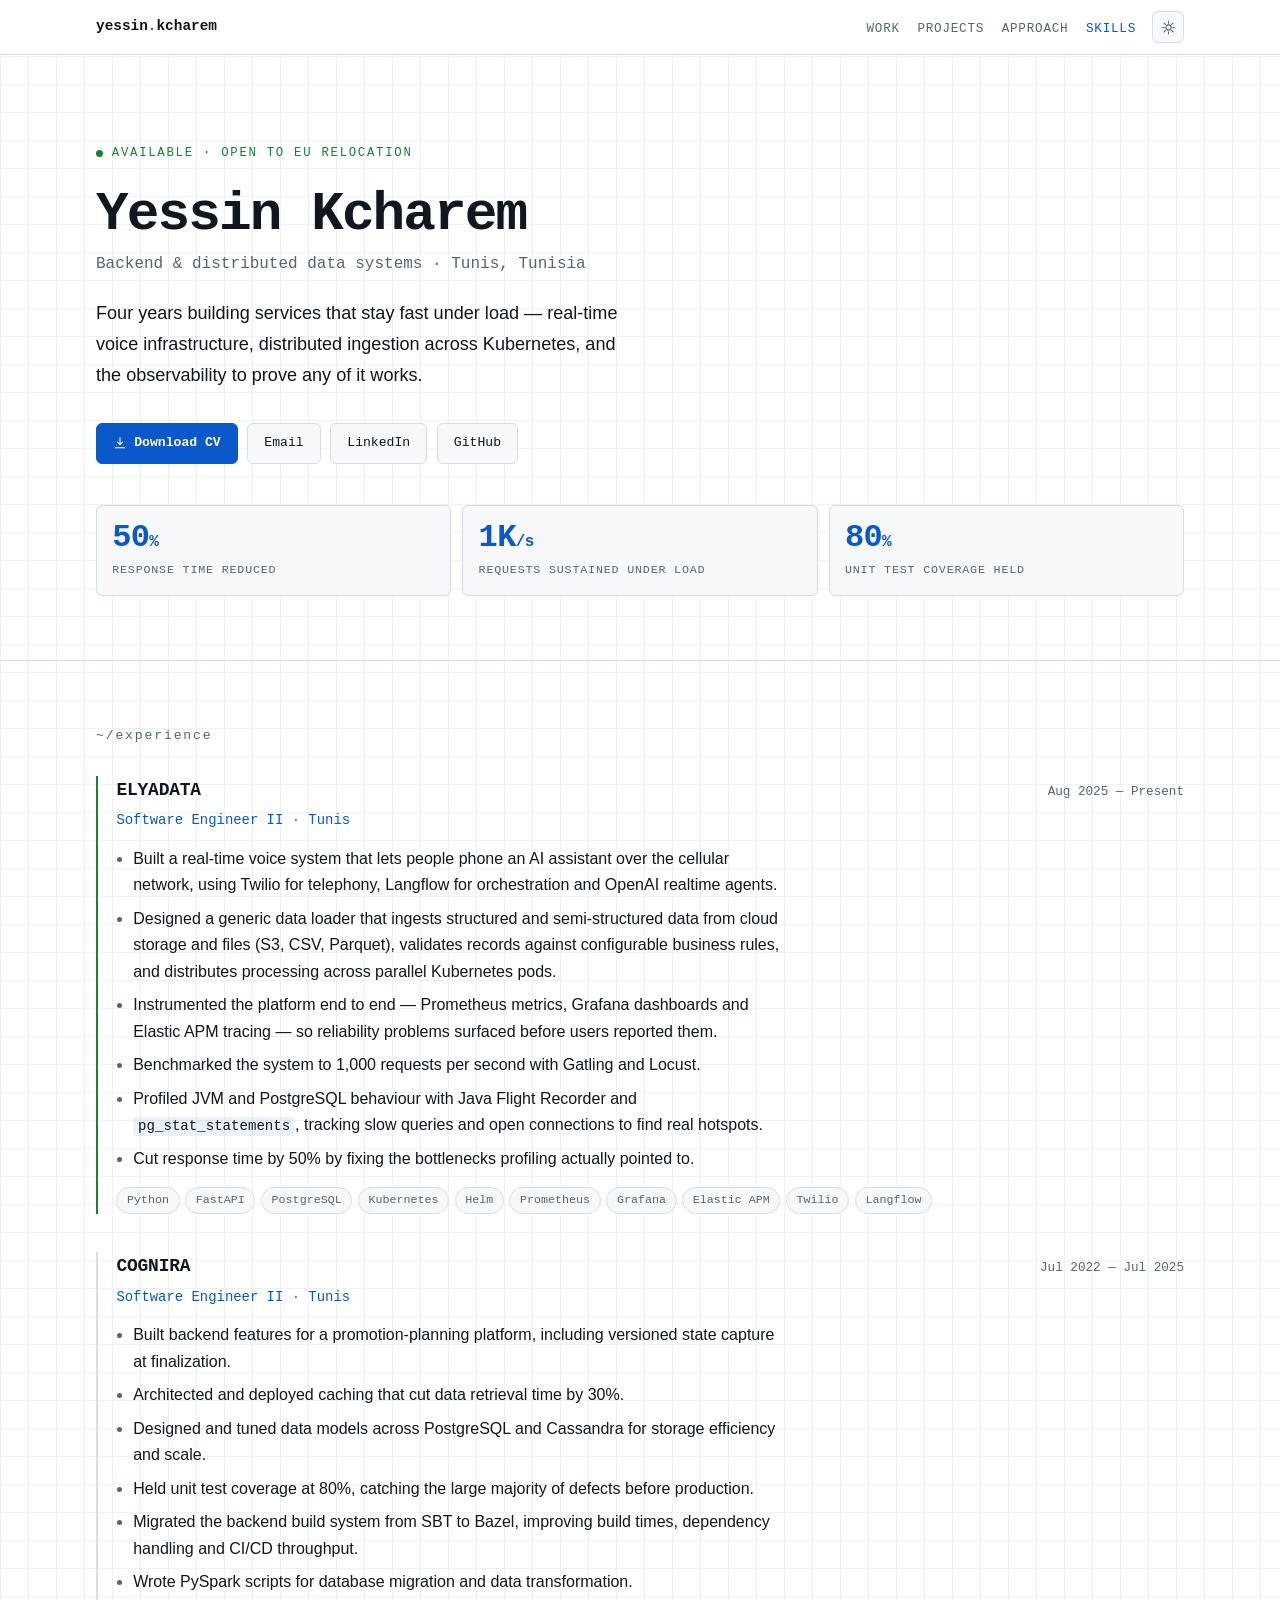
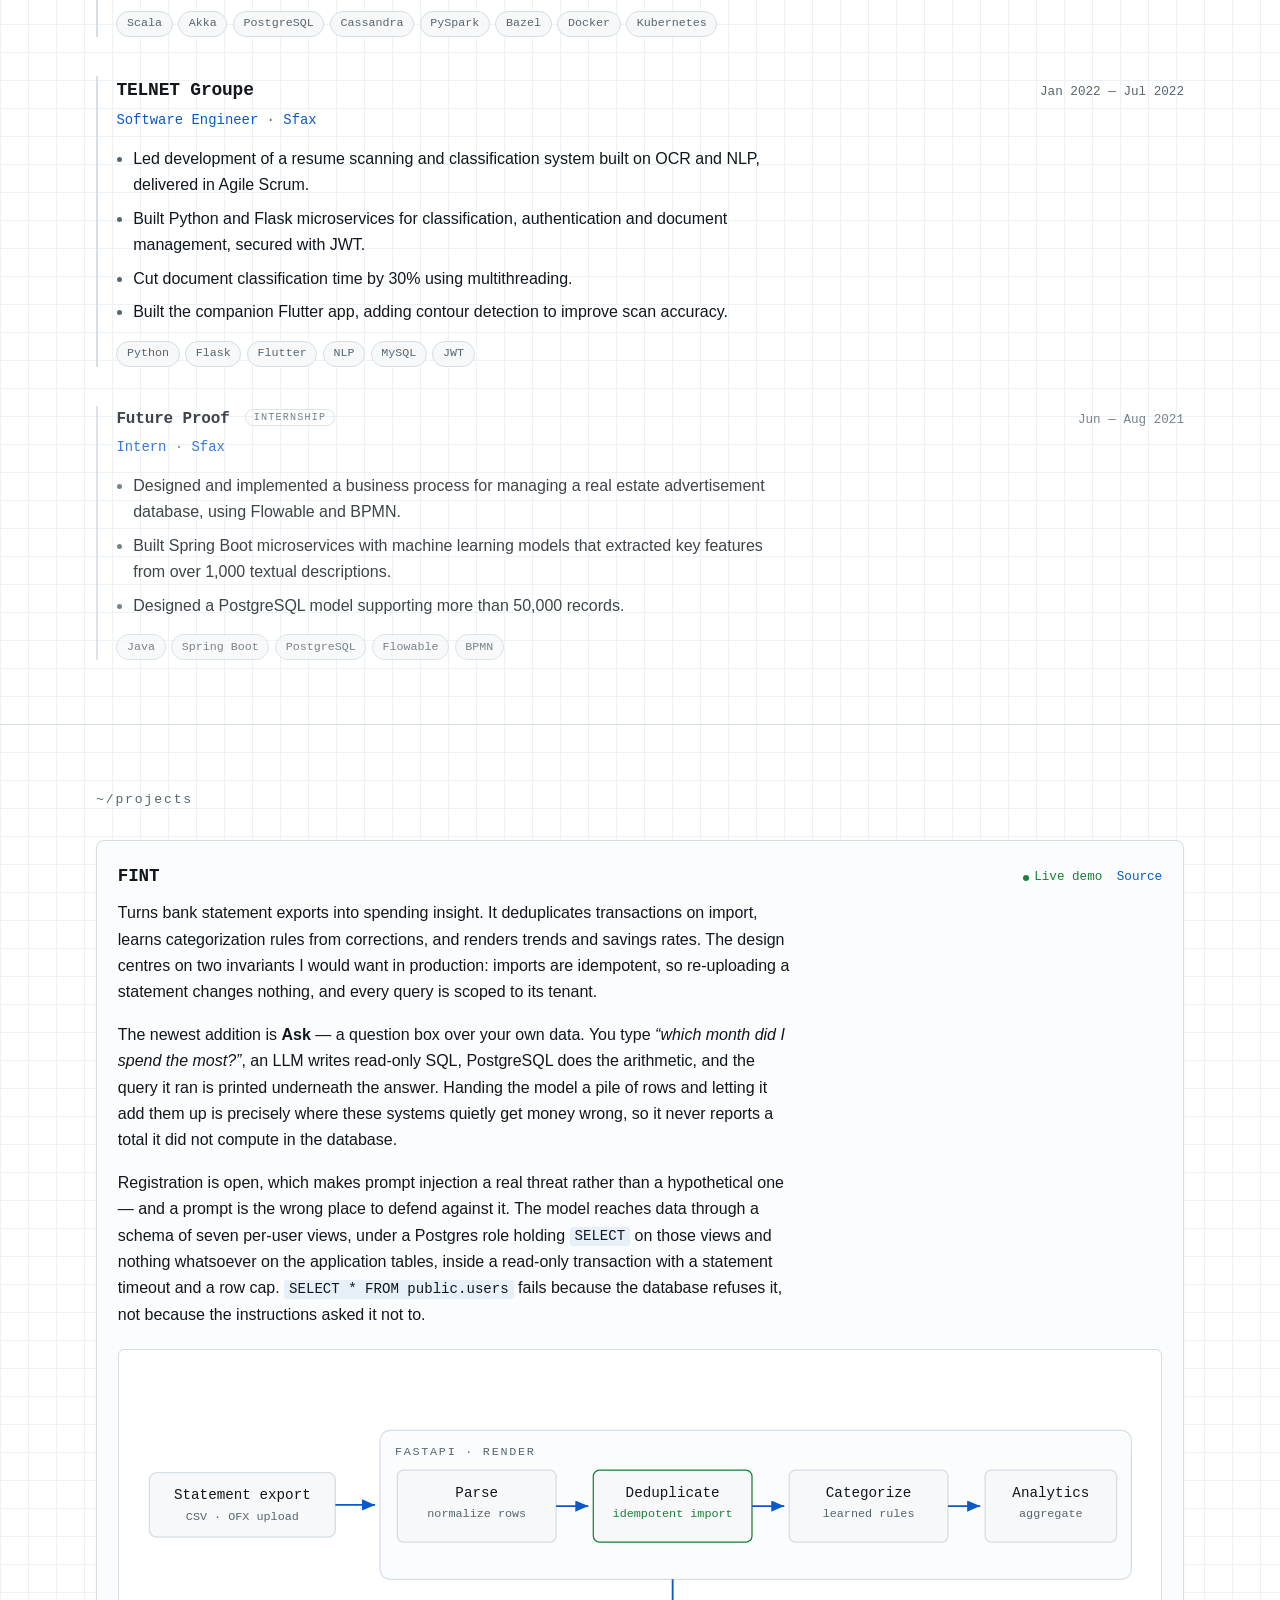
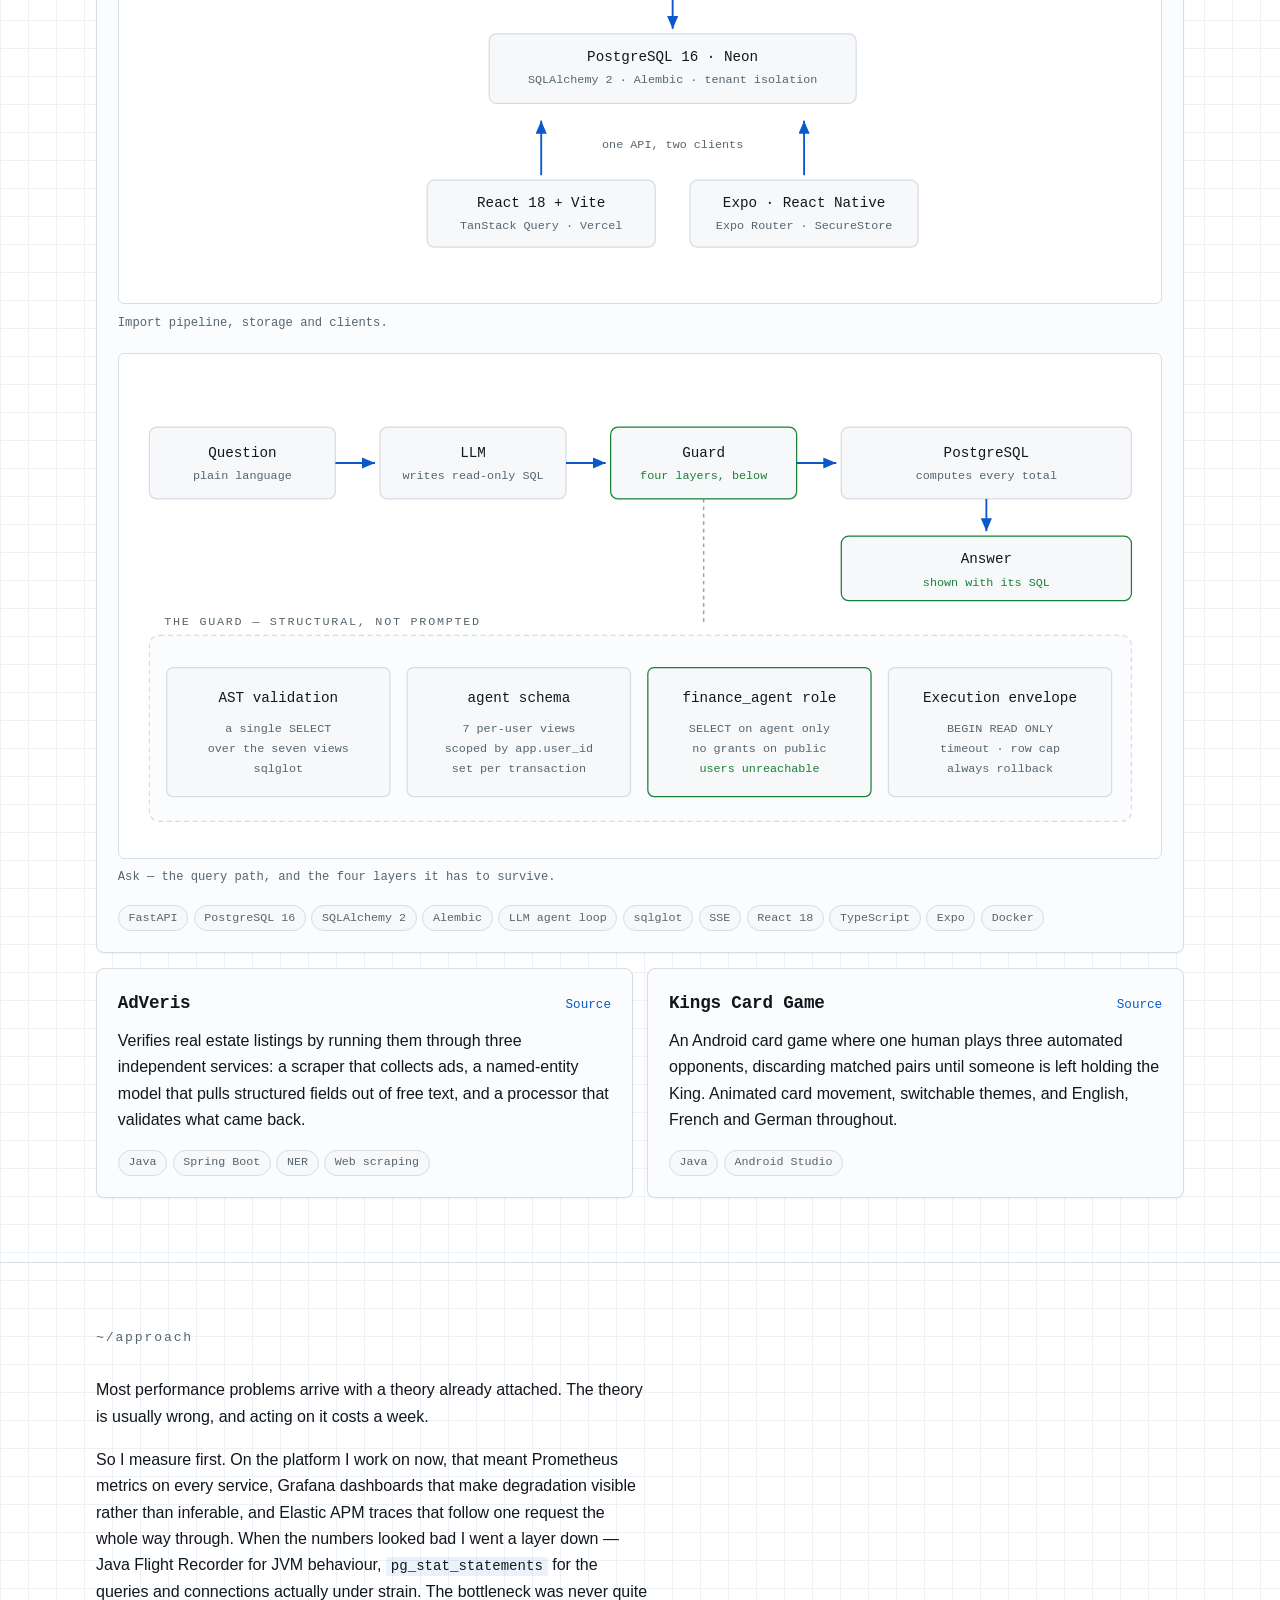
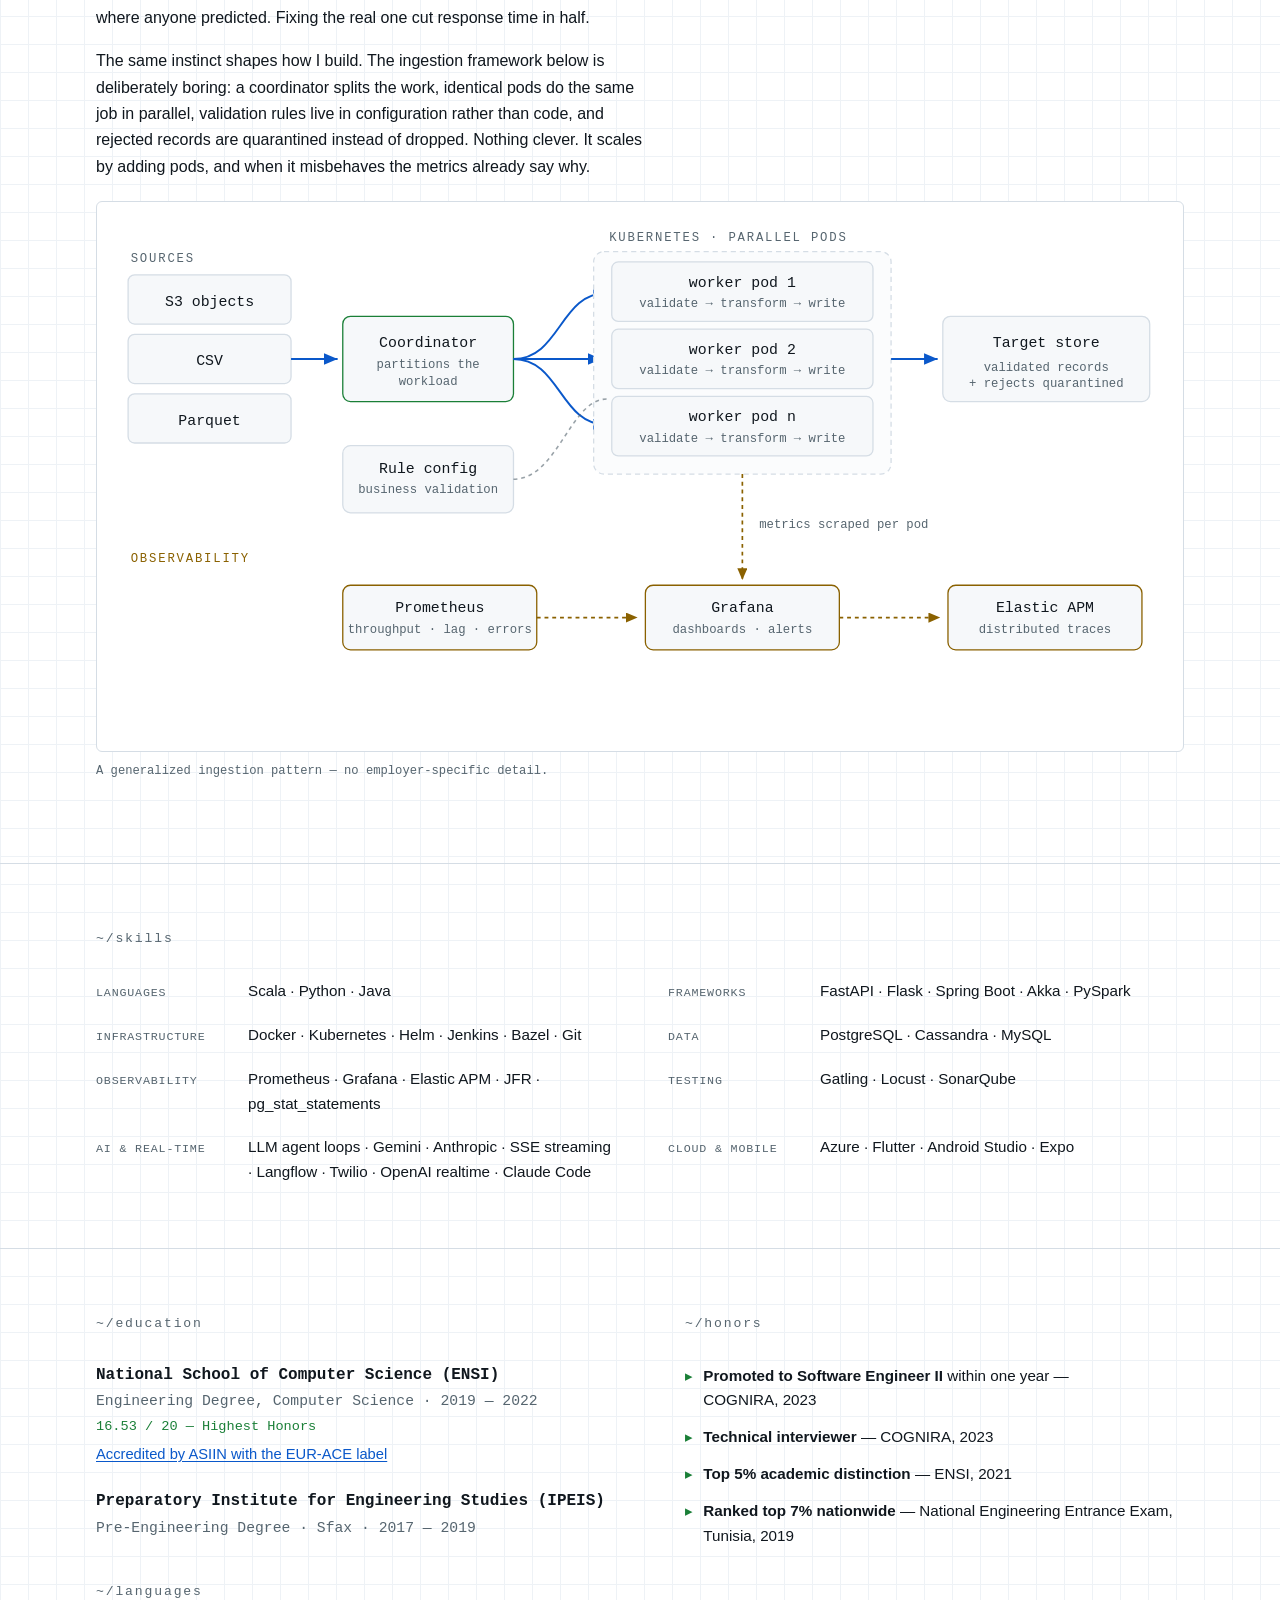
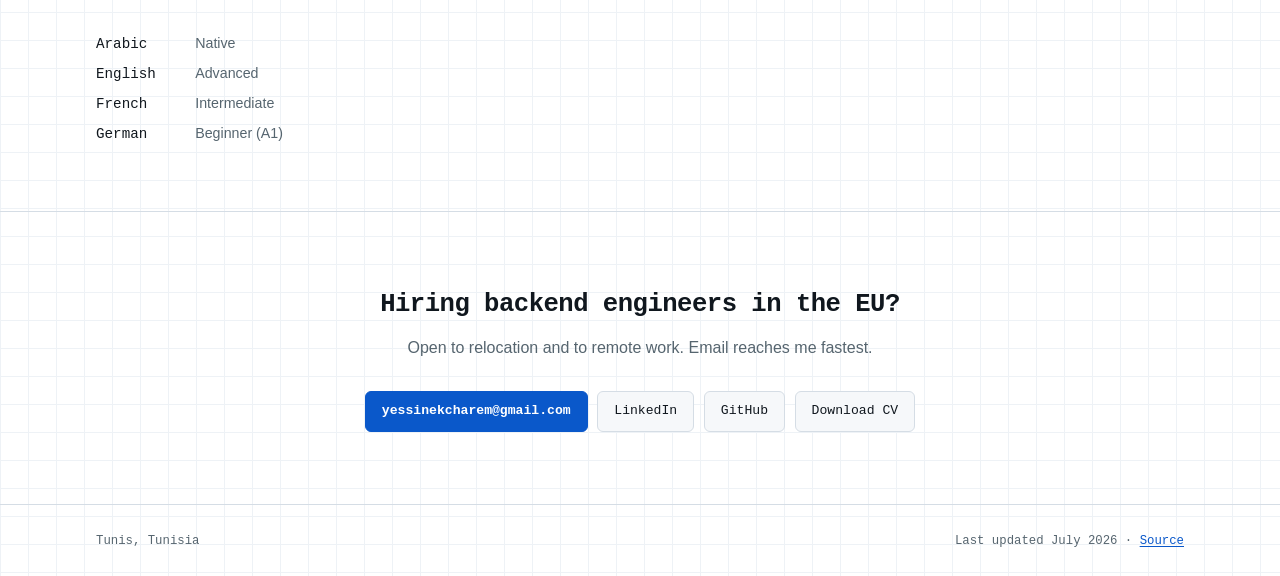
==== commit 10b0d8d1: "update with AI features" ====
--- a/index.html
+++ b/index.html
@@ -219,6 +219,19 @@
           centres on two invariants I would want in production: imports are idempotent, so re-uploading
           a statement changes nothing, and every query is scoped to its tenant.</p>
 
+        <p>The newest addition is <strong>Ask</strong> — a question box over your own data. You type
+          <em>“which month did I spend the most?”</em>, an LLM writes read-only SQL, PostgreSQL does the
+          arithmetic, and the query it ran is printed underneath the answer. Handing the model a pile of
+          rows and letting it add them up is precisely where these systems quietly get money wrong, so it
+          never reports a total it did not compute in the database.</p>
+
+        <p>Registration is open, which makes prompt injection a real threat rather than a hypothetical
+          one — and a prompt is the wrong place to defend against it. The model reaches data through a
+          schema of seven per-user views, under a Postgres role holding <code>SELECT</code> on those
+          views and nothing whatsoever on the application tables, inside a read-only transaction with a
+          statement timeout and a row cap. <code>SELECT * FROM public.users</code> fails because the
+          database refuses it, not because the instructions asked it not to.</p>
+
         <figure class="diagram">
           <div class="diagram-scroll">
             <svg viewBox="0 0 820 420" role="img" aria-labelledby="d1t d1d">
@@ -281,8 +294,84 @@
           <figcaption>Import pipeline, storage and clients.</figcaption>
         </figure>
 
+        <figure class="diagram">
+          <div class="diagram-scroll">
+            <svg viewBox="0 0 820 380" role="img" aria-labelledby="d3t d3d">
+              <title id="d3t">How the Ask feature answers a question</title>
+              <desc id="d3d">A plain-language question goes to an LLM, which writes read-only SQL. The
+                query passes through a guard before PostgreSQL executes it and computes the totals, and
+                the answer is returned together with the SQL that produced it. The guard is four
+                independent layers: sqlglot AST validation limiting the query to a single SELECT over
+                seven views; an agent schema of seven per-user views scoped by a transaction-local user
+                id; a finance_agent Postgres role with SELECT on that schema and no grants on the
+                application tables; and an execution envelope that begins a read-only transaction with a
+                statement timeout, a row cap and an unconditional rollback.</desc>
+              <defs>
+                <marker id="ar4" markerWidth="9" markerHeight="9" refX="7" refY="3" orient="auto">
+                  <path d="M0,0 L0,6 L7,3 z" fill="var(--accent)"/>
+                </marker>
+              </defs>
+
+              <rect x="14" y="46" width="150" height="58" rx="6" class="dg-box"/>
+              <text x="89" y="70" class="dg-t" text-anchor="middle">Question</text>
+              <text x="89" y="88" class="dg-s" text-anchor="middle">plain language</text>
+              <line x1="164" y1="75" x2="196" y2="75" class="dg-line" marker-end="url(#ar4)"/>
+
+              <rect x="200" y="46" width="150" height="58" rx="6" class="dg-box"/>
+              <text x="275" y="70" class="dg-t" text-anchor="middle">LLM</text>
+              <text x="275" y="88" class="dg-s" text-anchor="middle">writes read-only SQL</text>
+              <line x1="350" y1="75" x2="382" y2="75" class="dg-line" marker-end="url(#ar4)"/>
+
+              <rect x="386" y="46" width="150" height="58" rx="6" class="dg-box dg-hi"/>
+              <text x="461" y="70" class="dg-t" text-anchor="middle">Guard</text>
+              <text x="461" y="88" class="dg-ok" text-anchor="middle">four layers, below</text>
+              <line x1="536" y1="75" x2="568" y2="75" class="dg-line" marker-end="url(#ar4)"/>
+
+              <rect x="572" y="46" width="234" height="58" rx="6" class="dg-box"/>
+              <text x="689" y="70" class="dg-t" text-anchor="middle">PostgreSQL</text>
+              <text x="689" y="88" class="dg-s" text-anchor="middle">computes every total</text>
+
+              <line x1="689" y1="104" x2="689" y2="130" class="dg-line" marker-end="url(#ar4)"/>
+              <rect x="572" y="134" width="234" height="52" rx="6" class="dg-box dg-hi"/>
+              <text x="689" y="156" class="dg-t" text-anchor="middle">Answer</text>
+              <text x="689" y="174" class="dg-ok" text-anchor="middle">shown with its SQL</text>
+
+              <path d="M461,104 L461,206" class="dg-hint" fill="none"/>
+
+              <rect x="14" y="214" width="792" height="150" rx="8" class="dg-band dg-dash"/>
+              <text x="26" y="206" class="dg-lbl">THE GUARD — STRUCTURAL, NOT PROMPTED</text>
+
+              <rect x="28" y="240" width="180" height="104" rx="5" class="dg-box"/>
+              <text x="118" y="268" class="dg-t" text-anchor="middle">AST validation</text>
+              <text x="118" y="292" class="dg-s" text-anchor="middle">a single SELECT</text>
+              <text x="118" y="308" class="dg-s" text-anchor="middle">over the seven views</text>
+              <text x="118" y="324" class="dg-s" text-anchor="middle">sqlglot</text>
+
+              <rect x="222" y="240" width="180" height="104" rx="5" class="dg-box"/>
+              <text x="312" y="268" class="dg-t" text-anchor="middle">agent schema</text>
+              <text x="312" y="292" class="dg-s" text-anchor="middle">7 per-user views</text>
+              <text x="312" y="308" class="dg-s" text-anchor="middle">scoped by app.user_id</text>
+              <text x="312" y="324" class="dg-s" text-anchor="middle">set per transaction</text>
+
+              <rect x="416" y="240" width="180" height="104" rx="5" class="dg-box dg-hi"/>
+              <text x="506" y="268" class="dg-t" text-anchor="middle">finance_agent role</text>
+              <text x="506" y="292" class="dg-s" text-anchor="middle">SELECT on agent only</text>
+              <text x="506" y="308" class="dg-s" text-anchor="middle">no grants on public</text>
+              <text x="506" y="324" class="dg-ok" text-anchor="middle">users unreachable</text>
+
+              <rect x="610" y="240" width="180" height="104" rx="5" class="dg-box"/>
+              <text x="700" y="268" class="dg-t" text-anchor="middle">Execution envelope</text>
+              <text x="700" y="292" class="dg-s" text-anchor="middle">BEGIN READ ONLY</text>
+              <text x="700" y="308" class="dg-s" text-anchor="middle">timeout · row cap</text>
+              <text x="700" y="324" class="dg-s" text-anchor="middle">always rollback</text>
+            </svg>
+          </div>
+          <figcaption>Ask — the query path, and the four layers it has to survive.</figcaption>
+        </figure>
+
         <ul class="tags">
           <li>FastAPI</li><li>PostgreSQL 16</li><li>SQLAlchemy 2</li><li>Alembic</li>
+          <li>LLM agent loop</li><li>sqlglot</li><li>SSE</li>
           <li>React 18</li><li>TypeScript</li><li>Expo</li><li>Docker</li>
         </ul>
       </article>
@@ -433,7 +522,7 @@
         <div><dt>Data</dt><dd>PostgreSQL &middot; Cassandra &middot; MySQL</dd></div>
         <div><dt>Observability</dt><dd>Prometheus &middot; Grafana &middot; Elastic APM &middot; JFR &middot; pg_stat_statements</dd></div>
         <div><dt>Testing</dt><dd>Gatling &middot; Locust &middot; SonarQube</dd></div>
-        <div><dt>AI &amp; real-time</dt><dd>Langflow &middot; Twilio &middot; OpenAI realtime &middot; Claude Code</dd></div>
+        <div><dt>AI &amp; real-time</dt><dd>LLM agent loops &middot; Gemini &middot; Anthropic &middot; SSE streaming &middot; Langflow &middot; Twilio &middot; OpenAI realtime &middot; Claude Code</dd></div>
         <div><dt>Cloud &amp; mobile</dt><dd>Azure &middot; Flutter &middot; Android Studio &middot; Expo</dd></div>
       </dl>
     </div>
@@ -494,7 +583,7 @@
 <footer class="foot">
   <div class="wrap">
     <p>Tunis, Tunisia</p>
-    <p>Last updated <time datetime="2026-07-25">July 2026</time> &middot;
+    <p>Last updated <time datetime="2026-07-27">July 2026</time> &middot;
        <a href="https://github.com/yessinKcharemEnsi/yessinKcharemEnsi.github.io" target="_blank" rel="noopener">Source</a></p>
   </div>
 </footer>
--- a/css/style.css
+++ b/css/style.css
@@ -8,7 +8,7 @@
   --mono: ui-monospace, "Cascadia Code", "SF Mono", "Segoe UI Mono", Consolas, "Liberation Mono", monospace;
   --sans: -apple-system, BlinkMacSystemFont, "Segoe UI", Roboto, "Helvetica Neue", Arial, sans-serif;
 
-  --wrap: 60rem;
+  --wrap: 73rem;
   --pad: clamp(1.25rem, 4vw, 2.5rem);
   --radius: 6px;
 
@@ -47,12 +47,20 @@
 
 body {
   margin: 0;
-  background: var(--bg);
   color: var(--text);
   font-family: var(--sans);
   font-size: 16px;
   line-height: 1.65;
   -webkit-font-smoothing: antialiased;
+
+  /* One continuous grid across the whole page rather than only behind the
+     hero. On a wide screen the margins beside the content then read as
+     surface instead of void. */
+  background-color: var(--bg);
+  background-image:
+    linear-gradient(var(--grid) 1px, transparent 1px),
+    linear-gradient(90deg, var(--grid) 1px, transparent 1px);
+  background-size: 28px 28px;
 }
 
 a { color: var(--accent); text-decoration-thickness: 1px; text-underline-offset: 2px; }
@@ -91,12 +99,9 @@
   padding-inline: var(--pad);
 }
 
-.grid-bg {
-  background-image:
-    linear-gradient(var(--grid) 1px, transparent 1px),
-    linear-gradient(90deg, var(--grid) 1px, transparent 1px);
-  background-size: 28px 28px;
-}
+/* Retained as a no-op hook: the grid now lives on body so it never breaks
+   alignment across section boundaries. */
+.grid-bg { background: none; }
 
 /* ---------------- nav ---------------- */
 
@@ -139,7 +144,7 @@
 }
 .nav-links a {
   font-family: var(--mono);
-  font-size: .75rem;
+  font-size: .79rem;
   letter-spacing: .06em;
   text-transform: uppercase;
   color: var(--text-dim);
@@ -172,7 +177,7 @@
 
 .status {
   font-family: var(--mono);
-  font-size: .72rem;
+  font-size: .77rem;
   letter-spacing: .14em;
   text-transform: uppercase;
   color: var(--ok);
@@ -274,7 +279,7 @@
 .stat dd span { font-size: .5em; }
 .stat dt {
   font-family: var(--mono);
-  font-size: .66rem;
+  font-size: .73rem;
   letter-spacing: .07em;
   text-transform: uppercase;
   color: var(--text-dim);
@@ -289,7 +294,7 @@
 
 .path {
   font-family: var(--mono);
-  font-size: .74rem;
+  font-size: .82rem;
   font-weight: 400;
   letter-spacing: .14em;
   color: var(--text-dim);
@@ -326,7 +331,7 @@
 
 .badge {
   font-family: var(--mono);
-  font-size: .58rem;
+  font-size: .63rem;
   letter-spacing: .12em;
   text-transform: uppercase;
   color: var(--text-dim);
@@ -340,27 +345,30 @@
 
 .when {
   font-family: var(--mono);
-  font-size: .74rem;
+  font-size: .79rem;
   color: var(--text-dim);
   white-space: nowrap;
 }
 
 .job-role {
   font-family: var(--mono);
-  font-size: .82rem;
+  font-size: .87rem;
   color: var(--accent);
   margin: .25rem 0 .85rem;
 }
 .job-role .sep { color: var(--text-dim); }
 
-.bullets { margin: 0 0 .95rem; padding-left: 1.05rem; }
-.bullets li { margin-bottom: .45rem; }
+/* The container is wide so the two-column sections and diagrams have room,
+   but running text still needs a sane measure — past ~75 characters the eye
+   loses the line on the way back. */
+.bullets { margin: 0 0 .95rem; padding-left: 1.05rem; max-width: 76ch; }
+.bullets li { margin-bottom: .45rem; text-wrap: pretty; }
 .bullets li::marker { color: var(--text-dim); }
 
 .tags { display: flex; flex-wrap: wrap; gap: .35rem; list-style: none; margin: 0; padding: 0; }
 .tags li {
   font-family: var(--mono);
-  font-size: .68rem;
+  font-size: .73rem;
   color: var(--text-dim);
   background: var(--surface);
   border: 1px solid var(--border);
@@ -396,12 +404,12 @@
 }
 
 .links { display: flex; gap: .9rem; }
-.links a { font-family: var(--mono); font-size: .74rem; text-decoration: none; }
+.links a { font-family: var(--mono); font-size: .79rem; text-decoration: none; }
 .links a:hover { text-decoration: underline; }
 .links .live { color: var(--ok); display: inline-flex; align-items: center; gap: .35rem; }
 .links .live .dot { width: 6px; height: 6px; }
 
-.card p { margin: 0 0 1rem; }
+.card p { margin: 0 0 1rem; max-width: 76ch; text-wrap: pretty; }
 .card .tags { margin-top: .2rem; }
 
 .card-pair { display: grid; grid-template-columns: 1fr 1fr; gap: .9rem; }
@@ -419,7 +427,7 @@
 .diagram svg { display: block; width: 100%; min-width: 34rem; height: auto; }
 .diagram figcaption {
   font-family: var(--mono);
-  font-size: .7rem;
+  font-size: .76rem;
   color: var(--text-dim);
   margin-top: .55rem;
 }
@@ -446,41 +454,51 @@
 
 /* ---------------- skills ---------------- */
 
-.skills { display: grid; grid-template-columns: 1fr 1fr; gap: .85rem 2rem; margin: 0; }
-.skills > div { display: flex; gap: .9rem; align-items: baseline; }
+.skills { display: grid; grid-template-columns: 1fr 1fr; gap: 1.15rem 3.5rem; margin: 0; }
+
+/* Grid rather than flex so the label column lands on the same x in both
+   columns, and the value column gets a real width instead of whatever is
+   left over. */
+.skills > div { display: grid; grid-template-columns: 8.5rem 1fr; gap: 1rem; align-items: baseline; }
 .skills dt {
   font-family: var(--mono);
-  font-size: .68rem;
+  font-size: .73rem;
   letter-spacing: .07em;
   text-transform: uppercase;
   color: var(--text-dim);
-  width: 7.2rem;
-  flex-shrink: 0;
-}
-.skills dd { margin: 0; font-size: .92rem; }
+}
+.skills dd { margin: 0; font-size: .95rem; text-wrap: pretty; }
 
 /* ---------------- education / honors / languages ---------------- */
 
 .cols { display: grid; grid-template-columns: 1.1fr 1fr; gap: 2.5rem; }
 
 .edu { margin-bottom: 1.5rem; }
-.edu h3 { font-family: var(--mono); font-size: .98rem; font-weight: 600; margin: 0 0 .2rem; line-height: 1.4; }
-.edu p { margin: 0 0 .18rem; font-size: .88rem; }
+.edu h3 {
+  font-family: var(--mono);
+  font-size: 1rem;
+  font-weight: 600;
+  margin: 0 0 .2rem;
+  line-height: 1.4;
+  text-wrap: balance;   /* keeps "(IPEIS)" off a line by itself */
+}
+.edu p { margin: 0 0 .18rem; font-size: .92rem; }
 .edu .when { display: block; white-space: normal; }
-.edu .grade { color: var(--ok); font-family: var(--mono); font-size: .8rem; }
-
-.langs { margin: 0; display: grid; gap: .3rem; }
-.langs > div { display: flex; gap: .7rem; align-items: baseline; }
-.langs dt { font-family: var(--mono); font-size: .84rem; width: 5.2rem; flex-shrink: 0; }
-.langs dd { margin: 0; font-size: .84rem; color: var(--text-dim); }
+.edu .grade { color: var(--ok); font-family: var(--mono); font-size: .85rem; }
+
+.langs { margin: 0; display: grid; gap: .35rem; }
+.langs > div { display: grid; grid-template-columns: 5.5rem 1fr; gap: .7rem; align-items: baseline; }
+.langs dt { font-family: var(--mono); font-size: .89rem; }
+.langs dd { margin: 0; font-size: .89rem; color: var(--text-dim); }
 
 .honors { list-style: none; margin: 0; padding: 0; }
 .honors li {
   position: relative;
-  padding-left: 1.1rem;
-  margin-bottom: .75rem;
-  font-size: .9rem;
+  padding-left: 1.15rem;
+  margin-bottom: .8rem;
+  font-size: .95rem;
   line-height: 1.6;
+  text-wrap: pretty;
 }
 .honors li::before {
   content: "▸";
@@ -513,13 +531,18 @@
   justify-content: space-between;
   gap: .4rem 1rem;
 }
-.foot p { font-family: var(--mono); font-size: .72rem; color: var(--text-dim); margin: 0; }
+.foot p { font-family: var(--mono); font-size: .77rem; color: var(--text-dim); margin: 0; }
 
 /* ---------------- responsive ---------------- */
+
+/* Two skill columns only when each value column is wide enough to hold its
+   longest line. Below this they wrap and orphan single words. */
+@media (max-width: 1080px) {
+  .skills { grid-template-columns: 1fr; gap: .8rem; }
+}
 
 @media (max-width: 800px) {
   .cols { grid-template-columns: 1fr; gap: 2rem; }
-  .skills { grid-template-columns: 1fr; gap: .7rem; }
 }
 
 @media (max-width: 640px) {
